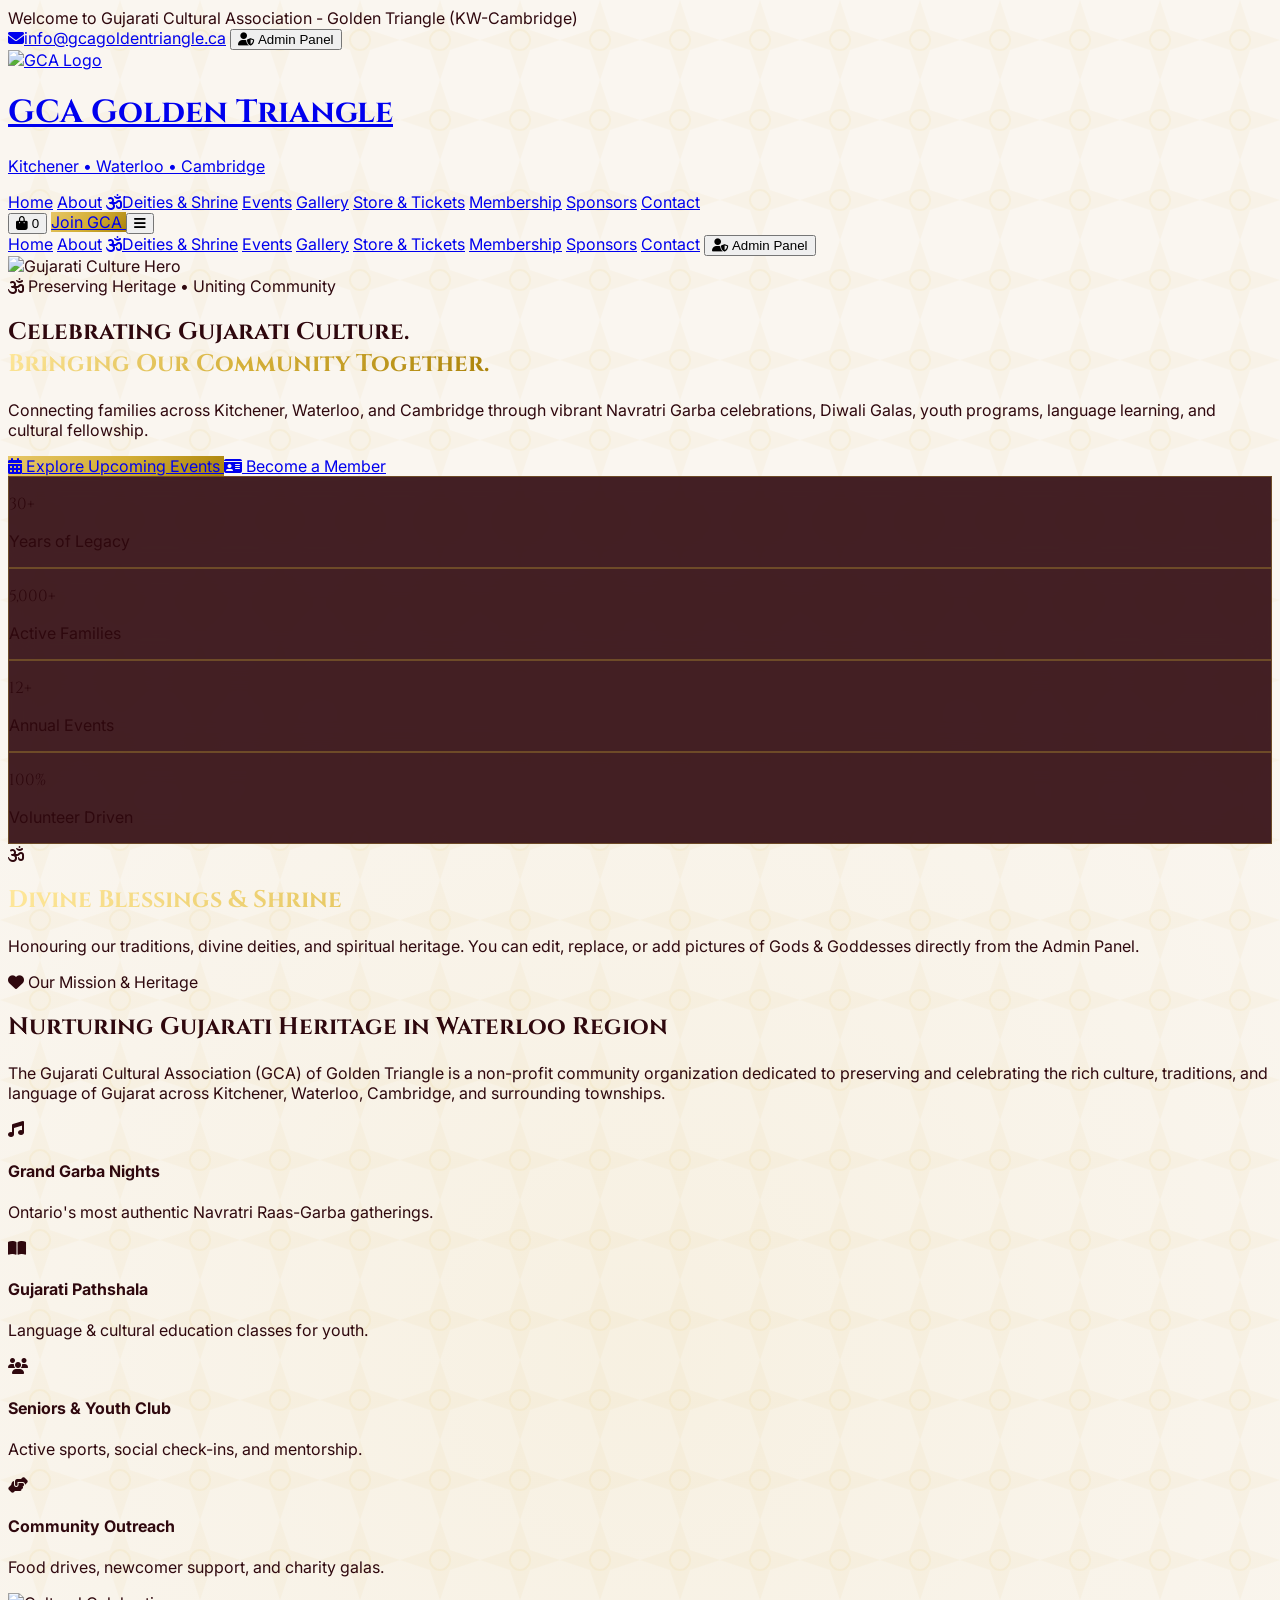
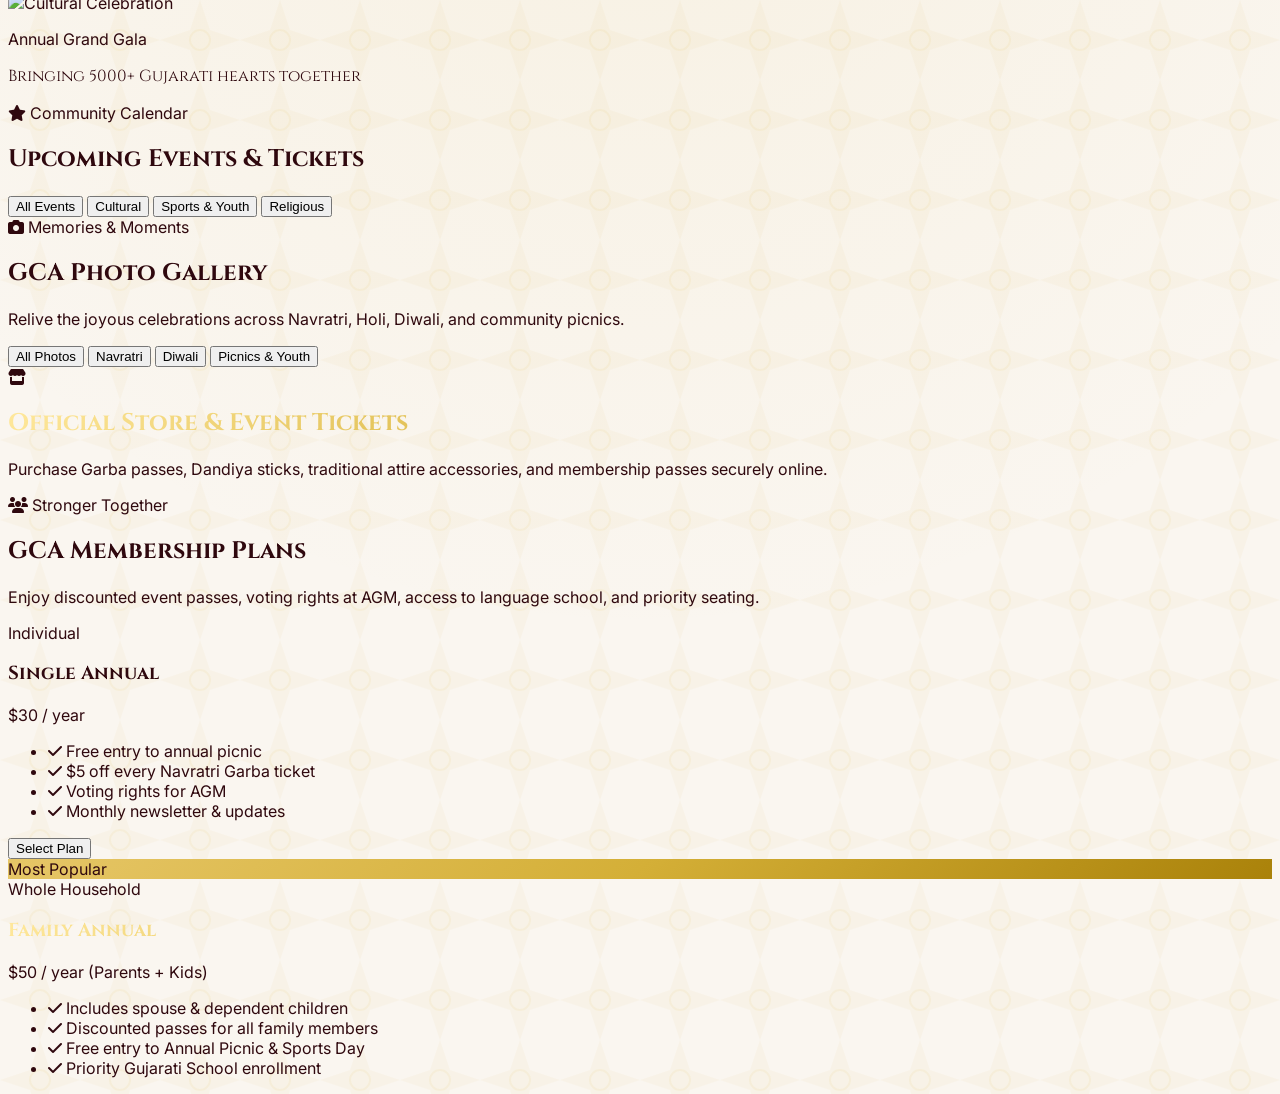
==== index.html @ bebf8a63 "Add GCA Golden Triangle site (index.html) as provided Co-Authored-By: Claude Sonnet 5.5 <noreply@ant" ====
<!DOCTYPE html>
<html lang="en" class="scroll-smooth">
<head>
    <meta charset="UTF-8">
    <meta name="viewport" content="width=device-width, initial-scale=1.0">
    <title>Gujarati Cultural Association (GCA) - Golden Triangle</title>
    <!-- Tailwind CSS CDN -->
    <script src="https://cdn.tailwindcss.com"></script>
    <script>
        tailwind.config = {
            theme: {
                extend: {
                    colors: {
                        velvet: { 800: '#5C121E', 900: '#4A0E17', 950: '#2F080E' },
                        gold: { 300: '#F3E5AB', 400: '#E6C667', 500: '#D4AF37', 600: '#AA820A' },
                        ivory: '#FAF6F0',
                    },
                    fontFamily: {
                        serif: ['Playfair Display', 'Cinzel', 'serif'],
                        sans: ['Inter', 'sans-serif'],
                    }
                }
            }
        }
    </script>
    <!-- Google Fonts -->
    <link href="https://fonts.googleapis.com/css2?family=Cinzel:wght@500;700;900&family=Inter:wght@300;400;500;600;700&family=Playfair+Display:ital,wght@0,600;0,800;1,400&display=swap" rel="stylesheet">
    <!-- FontAwesome Icons -->
    <link rel="stylesheet" href="https://cdnjs.cloudflare.com/ajax/libs/font-awesome/6.4.0/css/all.min.css">

    <style>
        body { font-family: 'Inter', sans-serif; background-color: #FAF6F0; color: #2F080E; }
        .heading-font { font-family: 'Cinzel', 'Playfair Display', serif; }

        /* Custom Scrollbar */
        ::-webkit-scrollbar { width: 8px; }
        ::-webkit-scrollbar-track { background: #FAF6F0; }
        ::-webkit-scrollbar-thumb { background: #D4AF37; border-radius: 4px; }
        ::-webkit-scrollbar-thumb:hover { background: #AA820A; }

        /* Mandala Accent Background */
        .mandala-bg {
            background-image: radial-gradient(circle at 50% 50%, rgba(212, 175, 55, 0.08) 0%, transparent 60%),
                              url("data:image/svg+xml,%3Csvg width='80' height='80' viewBox='0 0 80 80' xmlns='http://www.w3.org/2000/svg'%3E%3Cg fill='%23d4af37' fill-opacity='0.05'%3E%3Cpath d='M40 0L50 30L80 40L50 50L40 80L30 50L0 40L30 30Z'/%3E%3Ccircle cx='40' cy='40' r='10' fill='none' stroke='%23d4af37' stroke-opacity='0.08' stroke-width='2'/%3E%3C/g%3E%3C/svg%3E");
        }

        /* Glassmorphism Effect */
        .glass-panel {
            background: rgba(255, 255, 255, 0.85);
            backdrop-filter: blur(12px);
            border: 1px solid rgba(212, 175, 55, 0.25);
        }
        .glass-dark {
            background: rgba(47, 8, 14, 0.90);
            backdrop-filter: blur(12px);
            border: 1px solid rgba(212, 175, 55, 0.3);
        }

        /* Shimmer Gold Effect */
        .gold-gradient-text {
            background: linear-gradient(135deg, #FFE89C 0%, #D4AF37 50%, #AA820A 100%);
            -webkit-background-clip: text;
            -webkit-text-fill-color: transparent;
        }

        .gold-gradient-bg {
            background: linear-gradient(135deg, #E6C667 0%, #D4AF37 50%, #AA820A 100%);
        }

        .gold-gradient-bg:hover {
            background: linear-gradient(135deg, #F3E5AB 0%, #E6C667 50%, #D4AF37 100%);
        }

        /* Card Glow Shadows */
        .gold-glow {
            box-shadow: 0 10px 30px -10px rgba(212, 175, 55, 0.3);
        }
        .gold-glow:hover {
            box-shadow: 0 15px 40px -5px rgba(212, 175, 55, 0.5);
        }
    </style>
</head>
<body class="mandala-bg flex flex-col min-h-screen relative overflow-x-hidden">

    <!-- TOP ANNOUNCEMENT BAR -->
    <div class="bg-velvet-950 text-gold-300 text-xs py-2 px-4 border-b border-gold-500/30">
        <div class="max-w-7xl mx-auto flex justify-between items-center">
            <div class="flex items-center gap-2">
                <span class="inline-block w-2 h-2 rounded-full bg-gold-400 animate-ping"></span>
                <span>Welcome to Gujarati Cultural Association - Golden Triangle (KW-Cambridge)</span>
            </div>
            <div class="flex items-center gap-4">
                <a href="mailto:info@gcagoldentriangle.ca" class="hover:text-white transition" id="topNavEmail"><i class="fas fa-envelope mr-1"></i>info@gcagoldentriangle.ca</a>
                <button onclick="openAdminModal()" class="bg-gold-500/20 hover:bg-gold-500 hover:text-velvet-950 text-gold-400 text-xs px-2.5 py-0.5 rounded-full border border-gold-500/40 transition font-semibold">
                    <i class="fas fa-user-shield mr-1"></i> Admin Panel
                </button>
            </div>
        </div>
    </div>

    <!-- MAIN HEADER / NAVIGATION -->
    <header class="sticky top-0 z-40 bg-velvet-900/95 backdrop-blur-md text-white border-b border-gold-500/30 shadow-xl">
        <div class="max-w-7xl mx-auto px-4 sm:px-6 lg:px-8 h-20 flex items-center justify-between">
            <!-- Brand Logo & Title -->
            <a href="#home" class="flex items-center gap-3 group">
                <div id="siteLogoContainer" class="w-12 h-12 rounded-full bg-gradient-to-tr from-gold-600 via-gold-400 to-gold-300 p-0.5 shadow-lg group-hover:scale-105 transition">
                    <img id="siteLogoImg" src="https://images.unsplash.com/photo-1609137144813-7d9921338f24?auto=format&fit=crop&w=150&q=80" alt="GCA Logo" class="w-full h-full object-cover rounded-full">
                </div>
                <div>
                    <h1 id="siteTitle" class="heading-font text-xl font-bold tracking-wide text-gold-300">GCA Golden Triangle</h1>
                    <p class="text-[10px] tracking-widest text-gold-400/80 uppercase font-semibold">Kitchener • Waterloo • Cambridge</p>
                </div>
            </a>

            <!-- Desktop Nav Links -->
            <nav class="hidden lg:flex items-center space-x-6 text-sm font-medium">
                <a href="#home" class="hover:text-gold-400 transition py-1 border-b-2 border-transparent hover:border-gold-400">Home</a>
                <a href="#about" class="hover:text-gold-400 transition py-1 border-b-2 border-transparent hover:border-gold-400">About</a>
                <a href="#gods" class="hover:text-gold-400 transition py-1 border-b-2 border-transparent hover:border-gold-400"><i class="fas fa-om text-gold-400 mr-1"></i>Deities & Shrine</a>
                <a href="#events" class="hover:text-gold-400 transition py-1 border-b-2 border-transparent hover:border-gold-400">Events</a>
                <a href="#gallery" class="hover:text-gold-400 transition py-1 border-b-2 border-transparent hover:border-gold-400">Gallery</a>
                <a href="#store" class="hover:text-gold-400 transition py-1 border-b-2 border-transparent hover:border-gold-400">Store & Tickets</a>
                <a href="#membership" class="hover:text-gold-400 transition py-1 border-b-2 border-transparent hover:border-gold-400">Membership</a>
                <a href="#sponsors" class="hover:text-gold-400 transition py-1 border-b-2 border-transparent hover:border-gold-400">Sponsors</a>
                <a href="#contact" class="hover:text-gold-400 transition py-1 border-b-2 border-transparent hover:border-gold-400">Contact</a>
            </nav>

            <!-- Actions Right -->
            <div class="flex items-center gap-3">
                <button onclick="toggleCartDrawer()" class="relative bg-velvet-800 hover:bg-gold-500 hover:text-velvet-950 text-gold-300 p-2.5 rounded-full border border-gold-500/40 transition">
                    <i class="fas fa-shopping-bag text-lg"></i>
                    <span id="cartBadge" class="absolute -top-1 -right-1 bg-gold-400 text-velvet-950 font-bold text-xs w-5 h-5 rounded-full flex items-center justify-center border-2 border-velvet-900 shadow">0</span>
                </button>
                <a href="#membership" class="hidden sm:inline-block gold-gradient-bg text-velvet-950 px-4 py-2 rounded-full font-semibold text-xs tracking-wider uppercase shadow-md hover:shadow-lg transition transform hover:-translate-y-0.5">
                    Join GCA
                </a>
                <button onclick="toggleMobileMenu()" class="lg:hidden text-gold-400 text-2xl p-2 focus:outline-none">
                    <i class="fas fa-bars"></i>
                </button>
            </div>
        </div>

        <!-- Mobile Drawer Menu -->
        <div id="mobileMenu" class="hidden lg:hidden bg-velvet-950 border-b border-gold-500/30 px-6 py-4 space-y-3">
            <a href="#home" onclick="toggleMobileMenu()" class="block text-gold-200 hover:text-gold-400 py-1">Home</a>
            <a href="#about" onclick="toggleMobileMenu()" class="block text-gold-200 hover:text-gold-400 py-1">About</a>
            <a href="#gods" onclick="toggleMobileMenu()" class="block text-gold-200 hover:text-gold-400 py-1"><i class="fas fa-om text-gold-400 mr-1"></i>Deities & Shrine</a>
            <a href="#events" onclick="toggleMobileMenu()" class="block text-gold-200 hover:text-gold-400 py-1">Events</a>
            <a href="#gallery" onclick="toggleMobileMenu()" class="block text-gold-200 hover:text-gold-400 py-1">Gallery</a>
            <a href="#store" onclick="toggleMobileMenu()" class="block text-gold-200 hover:text-gold-400 py-1">Store & Tickets</a>
            <a href="#membership" onclick="toggleMobileMenu()" class="block text-gold-200 hover:text-gold-400 py-1">Membership</a>
            <a href="#sponsors" onclick="toggleMobileMenu()" class="block text-gold-200 hover:text-gold-400 py-1">Sponsors</a>
            <a href="#contact" onclick="toggleMobileMenu()" class="block text-gold-200 hover:text-gold-400 py-1">Contact</a>
            <button onclick="openAdminModal(); toggleMobileMenu();" class="w-full text-left text-gold-400 pt-2 border-t border-gold-500/20 font-semibold"><i class="fas fa-user-shield mr-2"></i> Admin Panel</button>
        </div>
    </header>

    <!-- HERO SECTION -->
    <section id="home" class="relative min-h-[85vh] flex items-center justify-center bg-velvet-950 text-white overflow-hidden py-20">
        <!-- Hero Background Image with Overlay -->
        <div class="absolute inset-0 z-0">
            <img id="heroBgImg" src="https://images.unsplash.com/photo-1514222709107-a180c68d72b4?auto=format&fit=crop&w=1920&q=80" alt="Gujarati Culture Hero" class="w-full h-full object-cover opacity-25">
            <div class="absolute inset-0 bg-gradient-to-t from-velvet-950 via-velvet-950/70 to-transparent"></div>
            <div class="absolute inset-0 bg-[radial-gradient(ellipse_at_center,_var(--tw-gradient-stops))] from-transparent via-velvet-950/50 to-velvet-950"></div>
        </div>

        <div class="relative z-10 max-w-5xl mx-auto text-center px-4">
            <div class="inline-flex items-center gap-2 px-4 py-1.5 rounded-full bg-gold-500/10 border border-gold-500/40 mb-6 backdrop-blur-md">
                <i class="fas fa-om text-gold-400"></i>
                <span class="text-xs uppercase tracking-widest text-gold-300 font-semibold">Preserving Heritage • Uniting Community</span>
            </div>

            <h1 id="heroHeadline" class="heading-font text-4xl sm:text-6xl md:text-7xl font-bold mb-6 text-white leading-tight">
                Celebrating Gujarati Culture.<br>
                <span class="gold-gradient-text">Bringing Our Community Together.</span>
            </h1>

            <p id="heroSubtext" class="text-base sm:text-xl text-gold-100/90 max-w-3xl mx-auto mb-10 leading-relaxed font-light">
                Connecting families across Kitchener, Waterloo, and Cambridge through vibrant Navratri Garba celebrations, Diwali Galas, youth programs, language learning, and cultural fellowship.
            </p>

            <div class="flex flex-wrap justify-center gap-4 mb-16">
                <a href="#events" class="gold-gradient-bg text-velvet-950 px-8 py-4 rounded-full font-bold text-sm tracking-wider uppercase shadow-xl hover:shadow-gold-500/30 transition transform hover:-translate-y-1 flex items-center gap-2">
                    <i class="fas fa-calendar-alt"></i> Explore Upcoming Events
                </a>
                <a href="#membership" class="bg-velvet-800/80 hover:bg-velvet-800 text-gold-300 border border-gold-500/50 px-8 py-4 rounded-full font-bold text-sm tracking-wider uppercase shadow-xl backdrop-blur-md transition transform hover:-translate-y-1 flex items-center gap-2">
                    <i class="fas fa-id-card"></i> Become a Member
                </a>
            </div>

            <!-- Live Stats Counters -->
            <div class="grid grid-cols-2 md:grid-cols-4 gap-6 pt-10 border-t border-gold-500/20 max-w-4xl mx-auto">
                <div class="p-4 rounded-2xl glass-dark">
                    <p class="heading-font text-3xl sm:text-4xl font-bold text-gold-400">30+</p>
                    <p class="text-xs text-gold-200/80 uppercase tracking-wider mt-1">Years of Legacy</p>
                </div>
                <div class="p-4 rounded-2xl glass-dark">
                    <p class="heading-font text-3xl sm:text-4xl font-bold text-gold-400">5,000+</p>
                    <p class="text-xs text-gold-200/80 uppercase tracking-wider mt-1">Active Families</p>
                </div>
                <div class="p-4 rounded-2xl glass-dark">
                    <p class="heading-font text-3xl sm:text-4xl font-bold text-gold-400">12+</p>
                    <p class="text-xs text-gold-200/80 uppercase tracking-wider mt-1">Annual Events</p>
                </div>
                <div class="p-4 rounded-2xl glass-dark">
                    <p class="heading-font text-3xl sm:text-4xl font-bold text-gold-400">100%</p>
                    <p class="text-xs text-gold-200/80 uppercase tracking-wider mt-1">Volunteer Driven</p>
                </div>
            </div>
        </div>
    </section>

    <!-- SECTION 2: DEITIES & SHRINE (GODS GALLERY WITH FULL ADMIN ACCESS) -->
    <section id="gods" class="py-20 bg-gradient-to-b from-velvet-950 to-velvet-900 text-white relative">
        <div class="max-w-7xl mx-auto px-4 sm:px-6 lg:px-8">
            <div class="text-center max-w-3xl mx-auto mb-14">
                <div class="inline-block p-3 rounded-full bg-gold-500/10 border border-gold-500/30 mb-3">
                    <i class="fas fa-om text-2xl text-gold-400"></i>
                </div>
                <h2 class="heading-font text-3xl sm:text-5xl font-bold gold-gradient-text mb-4">Divine Blessings & Shrine</h2>
                <p class="text-gold-100/80 text-sm sm:text-base">Honouring our traditions, divine deities, and spiritual heritage. You can edit, replace, or add pictures of Gods & Goddesses directly from the Admin Panel.</p>
            </div>

            <!-- Dynamic Gods Cards Container -->
            <div id="godsContainer" class="grid grid-cols-1 sm:grid-cols-2 lg:grid-cols-4 gap-8">
                <!-- Rendered dynamically -->
            </div>
        </div>
    </section>

    <!-- ABOUT SECTION -->
    <section id="about" class="py-20 px-4 sm:px-6 lg:px-8 max-w-7xl mx-auto">
        <div class="grid grid-cols-1 lg:grid-cols-12 gap-12 items-center">
            <div class="lg:col-span-6 space-y-6">
                <div class="inline-flex items-center gap-2 px-3 py-1 rounded-full bg-gold-500/10 border border-gold-500/30 text-gold-600 text-xs font-semibold uppercase tracking-wider">
                    <i class="fas fa-heart text-velvet-800"></i> Our Mission & Heritage
                </div>
                <h2 class="heading-font text-3xl sm:text-4xl font-bold text-velvet-900">Nurturing Gujarati Heritage in Waterloo Region</h2>
                <p id="aboutMissionText" class="text-gray-700 leading-relaxed text-sm sm:text-base">
                    The Gujarati Cultural Association (GCA) of Golden Triangle is a non-profit community organization dedicated to preserving and celebrating the rich culture, traditions, and language of Gujarat across Kitchener, Waterloo, Cambridge, and surrounding townships.
                </p>

                <div class="grid grid-cols-1 sm:grid-cols-2 gap-4 pt-2">
                    <div class="p-4 rounded-xl bg-white border border-gold-500/20 shadow-sm flex gap-3 items-start">
                        <div class="w-10 h-10 rounded-lg bg-velvet-900 text-gold-400 flex items-center justify-center shrink-0 font-bold"><i class="fas fa-music"></i></div>
                        <div>
                            <h4 class="font-bold text-velvet-900 text-sm">Grand Garba Nights</h4>
                            <p class="text-xs text-gray-600 mt-0.5">Ontario's most authentic Navratri Raas-Garba gatherings.</p>
                        </div>
                    </div>
                    <div class="p-4 rounded-xl bg-white border border-gold-500/20 shadow-sm flex gap-3 items-start">
                        <div class="w-10 h-10 rounded-lg bg-velvet-900 text-gold-400 flex items-center justify-center shrink-0 font-bold"><i class="fas fa-book-open"></i></div>
                        <div>
                            <h4 class="font-bold text-velvet-900 text-sm">Gujarati Pathshala</h4>
                            <p class="text-xs text-gray-600 mt-0.5">Language & cultural education classes for youth.</p>
                        </div>
                    </div>
                    <div class="p-4 rounded-xl bg-white border border-gold-500/20 shadow-sm flex gap-3 items-start">
                        <div class="w-10 h-10 rounded-lg bg-velvet-900 text-gold-400 flex items-center justify-center shrink-0 font-bold"><i class="fas fa-users"></i></div>
                        <div>
                            <h4 class="font-bold text-velvet-900 text-sm">Seniors & Youth Club</h4>
                            <p class="text-xs text-gray-600 mt-0.5">Active sports, social check-ins, and mentorship.</p>
                        </div>
                    </div>
                    <div class="p-4 rounded-xl bg-white border border-gold-500/20 shadow-sm flex gap-3 items-start">
                        <div class="w-10 h-10 rounded-lg bg-velvet-900 text-gold-400 flex items-center justify-center shrink-0 font-bold"><i class="fas fa-hands-helping"></i></div>
                        <div>
                            <h4 class="font-bold text-velvet-900 text-sm">Community Outreach</h4>
                            <p class="text-xs text-gray-600 mt-0.5">Food drives, newcomer support, and charity galas.</p>
                        </div>
                    </div>
                </div>
            </div>

            <div class="lg:col-span-6 relative">
                <div class="relative mx-auto max-w-md lg:max-w-none">
                    <div class="aspect-4/3 rounded-3xl overflow-hidden shadow-2xl border-4 border-gold-400/40 relative">
                        <img src="https://images.unsplash.com/photo-1545232979-fbf43b48227b?auto=format&fit=crop&w=800&q=80" alt="Cultural Celebration" class="w-full h-full object-cover">
                    </div>
                    <div class="absolute -bottom-6 -left-6 bg-velvet-900 text-white p-6 rounded-2xl shadow-2xl border border-gold-400/40 max-w-xs hidden sm:block">
                        <p class="text-xs text-gold-400 uppercase tracking-widest font-bold">Annual Grand Gala</p>
                        <p class="text-lg font-bold heading-font mt-1">Bringing 5000+ Gujarati hearts together</p>
                    </div>
                </div>
            </div>
        </div>
    </section>

    <!-- UPCOMING EVENTS SECTION -->
    <section id="events" class="py-20 bg-stone-100/80 border-y border-gold-500/20">
        <div class="max-w-7xl mx-auto px-4 sm:px-6 lg:px-8">
            <div class="flex flex-col md:flex-row md:items-end justify-between mb-12">
                <div>
                    <span class="text-velvet-900 font-bold text-xs uppercase tracking-widest"><i class="fas fa-star text-gold-500 mr-1"></i> Community Calendar</span>
                    <h2 class="heading-font text-3xl sm:text-5xl font-bold text-velvet-900 mt-1">Upcoming Events & Tickets</h2>
                </div>
                <!-- Category Filter Pills -->
                <div class="flex flex-wrap gap-2 mt-4 md:mt-0" id="eventFilterPills">
                    <button onclick="filterEvents('all')" class="event-filter-btn active bg-velvet-900 text-gold-300 px-4 py-2 rounded-full text-xs font-semibold shadow">All Events</button>
                    <button onclick="filterEvents('Cultural')" class="event-filter-btn bg-white text-gray-700 hover:bg-gold-100 px-4 py-2 rounded-full text-xs font-semibold border border-gray-300">Cultural</button>
                    <button onclick="filterEvents('Sports')" class="event-filter-btn bg-white text-gray-700 hover:bg-gold-100 px-4 py-2 rounded-full text-xs font-semibold border border-gray-300">Sports & Youth</button>
                    <button onclick="filterEvents('Religious')" class="event-filter-btn bg-white text-gray-700 hover:bg-gold-100 px-4 py-2 rounded-full text-xs font-semibold border border-gray-300">Religious</button>
                </div>
            </div>

            <!-- Dynamic Events Grid -->
            <div id="eventsContainer" class="grid grid-cols-1 md:grid-cols-2 lg:grid-cols-3 gap-8">
                <!-- Rendered Dynamically via JS -->
            </div>
        </div>
    </section>

    <!-- PHOTO GALLERY SECTION -->
    <section id="gallery" class="py-20 px-4 sm:px-6 lg:px-8 max-w-7xl mx-auto">
        <div class="text-center max-w-3xl mx-auto mb-12">
            <span class="text-gold-600 font-bold text-xs uppercase tracking-widest"><i class="fas fa-camera text-gold-500 mr-1"></i> Memories & Moments</span>
            <h2 class="heading-font text-3xl sm:text-5xl font-bold text-velvet-900 mt-1">GCA Photo Gallery</h2>
            <p class="text-gray-600 text-sm mt-3">Relive the joyous celebrations across Navratri, Holi, Diwali, and community picnics.</p>

            <!-- Gallery Filters -->
            <div class="flex flex-wrap justify-center gap-2 mt-6" id="galleryFilterPills">
                <button onclick="filterGallery('all')" class="gallery-filter-btn active bg-velvet-900 text-gold-300 px-4 py-1.5 rounded-full text-xs font-semibold shadow">All Photos</button>
                <button onclick="filterGallery('Navratri')" class="gallery-filter-btn bg-white text-gray-700 hover:bg-gold-100 px-4 py-1.5 rounded-full text-xs font-semibold border border-gray-200">Navratri</button>
                <button onclick="filterGallery('Diwali')" class="gallery-filter-btn bg-white text-gray-700 hover:bg-gold-100 px-4 py-1.5 rounded-full text-xs font-semibold border border-gray-200">Diwali</button>
                <button onclick="filterGallery('Picnic')" class="gallery-filter-btn bg-white text-gray-700 hover:bg-gold-100 px-4 py-1.5 rounded-full text-xs font-semibold border border-gray-200">Picnics & Youth</button>
            </div>
        </div>

        <!-- Dynamic Gallery Grid -->
        <div id="galleryContainer" class="grid grid-cols-1 sm:grid-cols-2 lg:grid-cols-4 gap-6">
            <!-- Rendered Dynamically -->
        </div>
    </section>

    <!-- COMMUNITY STORE & TICKET STORE SECTION -->
    <section id="store" class="py-20 bg-velvet-950 text-white relative">
        <div class="max-w-7xl mx-auto px-4 sm:px-6 lg:px-8">
            <div class="text-center max-w-3xl mx-auto mb-14">
                <div class="inline-block p-3 rounded-full bg-gold-500/10 border border-gold-500/30 mb-3">
                    <i class="fas fa-store text-2xl text-gold-400"></i>
                </div>
                <h2 class="heading-font text-3xl sm:text-5xl font-bold gold-gradient-text mb-4">Official Store & Event Tickets</h2>
                <p class="text-gold-100/80 text-sm sm:text-base">Purchase Garba passes, Dandiya sticks, traditional attire accessories, and membership passes securely online.</p>
            </div>

            <!-- Dynamic Store Items Grid -->
            <div id="storeContainer" class="grid grid-cols-1 sm:grid-cols-2 lg:grid-cols-4 gap-8">
                <!-- Rendered Dynamically -->
            </div>
        </div>
    </section>

    <!-- MEMBERSHIP PLANS SECTION -->
    <section id="membership" class="py-20 px-4 sm:px-6 lg:px-8 max-w-7xl mx-auto">
        <div class="text-center max-w-3xl mx-auto mb-16">
            <span class="text-gold-600 font-bold text-xs uppercase tracking-widest"><i class="fas fa-users text-gold-500 mr-1"></i> Stronger Together</span>
            <h2 class="heading-font text-3xl sm:text-5xl font-bold text-velvet-900 mt-1">GCA Membership Plans</h2>
            <p class="text-gray-600 text-sm sm:text-base mt-3">Enjoy discounted event passes, voting rights at AGM, access to language school, and priority seating.</p>
        </div>

        <div class="grid grid-cols-1 md:grid-cols-3 gap-8 max-w-5xl mx-auto">
            <!-- Single Annual -->
            <div class="bg-white rounded-3xl p-8 border border-gold-500/30 shadow-lg hover:shadow-xl transition flex flex-col justify-between">
                <div>
                    <span class="text-xs font-bold uppercase tracking-widest text-gold-600 bg-gold-100 px-3 py-1 rounded-full">Individual</span>
                    <h3 class="heading-font text-2xl font-bold text-velvet-900 mt-4">Single Annual</h3>
                    <div class="my-4">
                        <span class="text-4xl font-extrabold text-velvet-900">$30</span>
                        <span class="text-gray-500 text-sm">/ year</span>
                    </div>
                    <ul class="space-y-3 text-xs sm:text-sm text-gray-600 mb-8">
                        <li class="flex items-center gap-2"><i class="fas fa-check text-green-600"></i> Free entry to annual picnic</li>
                        <li class="flex items-center gap-2"><i class="fas fa-check text-green-600"></i> $5 off every Navratri Garba ticket</li>
                        <li class="flex items-center gap-2"><i class="fas fa-check text-green-600"></i> Voting rights for AGM</li>
                        <li class="flex items-center gap-2"><i class="fas fa-check text-green-600"></i> Monthly newsletter & updates</li>
                    </ul>
                </div>
                <button onclick="registerMembership('Single Annual', 30)" class="w-full bg-velvet-900 hover:bg-velvet-800 text-gold-300 font-bold py-3 rounded-full text-xs uppercase tracking-wider transition">Select Plan</button>
            </div>

            <!-- Family Annual (Featured) -->
            <div class="bg-gradient-to-b from-velvet-950 to-velvet-900 text-white rounded-3xl p-8 border-2 border-gold-400 shadow-2xl relative flex flex-col justify-between transform lg:-translate-y-4">
                <div class="absolute -top-4 left-1/2 -translate-x-1/2 gold-gradient-bg text-velvet-950 text-[10px] font-extrabold uppercase tracking-widest px-4 py-1 rounded-full shadow">Most Popular</div>
                <div>
                    <span class="text-xs font-bold uppercase tracking-widest text-gold-300 bg-gold-500/20 px-3 py-1 rounded-full">Whole Household</span>
                    <h3 class="heading-font text-2xl font-bold gold-gradient-text mt-4">Family Annual</h3>
                    <div class="my-4">
                        <span class="text-4xl font-extrabold text-gold-400">$50</span>
                        <span class="text-gold-200/70 text-sm">/ year (Parents + Kids)</span>
                    </div>
                    <ul class="space-y-3 text-xs sm:text-sm text-gold-100/90 mb-8">
                        <li class="flex items-center gap-2"><i class="fas fa-check text-gold-400"></i> Includes spouse & dependent children</li>
                        <li class="flex items-center gap-2"><i class="fas fa-check text-gold-400"></i> Discounted passes for all family members</li>
                        <li class="flex items-center gap-2"><i class="fas fa-check text-gold-400"></i> Free entry to Annual Picnic & Sports Day</li>
                        <li class="flex items-center gap-2"><i class="fas fa-check text-gold-400"></i> Priority Gujarati School enrollment</li>
                    </ul>
                </div>
                <button onclick="registerMembership('Family Annual', 50)
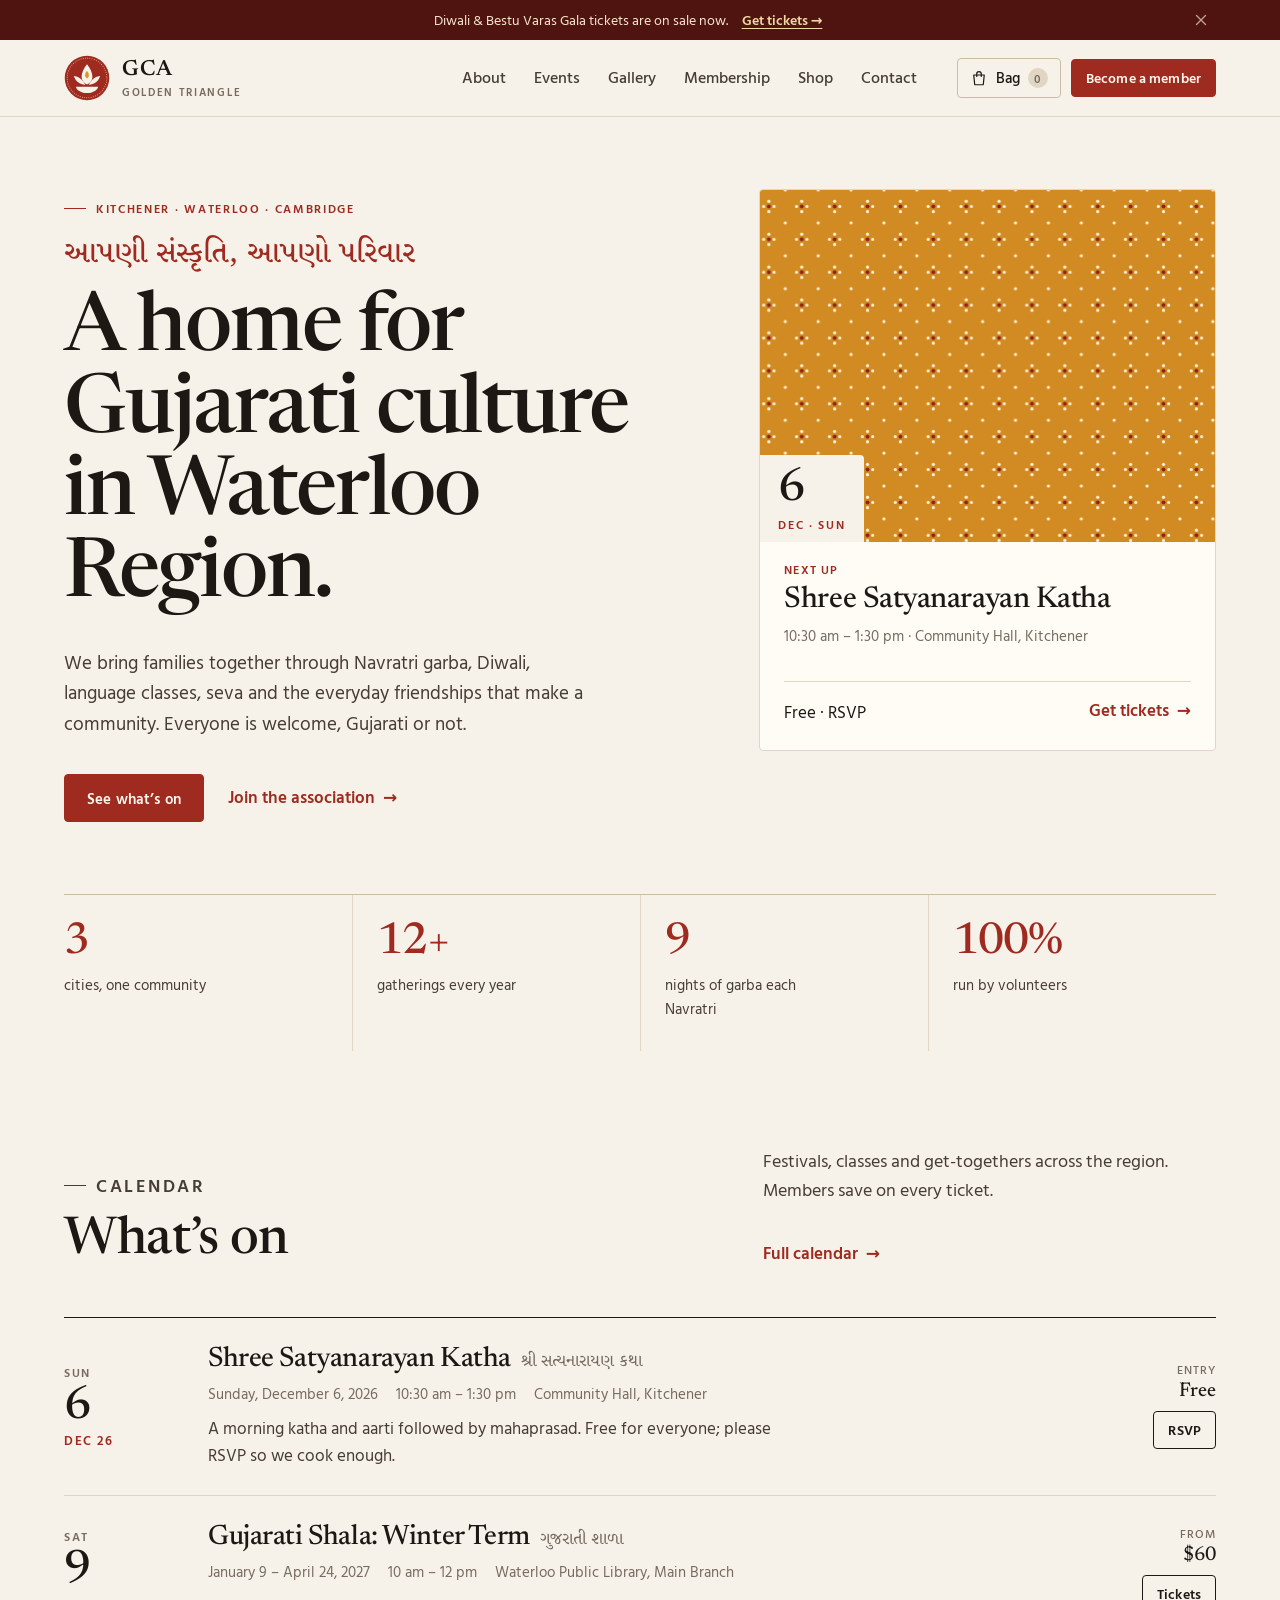
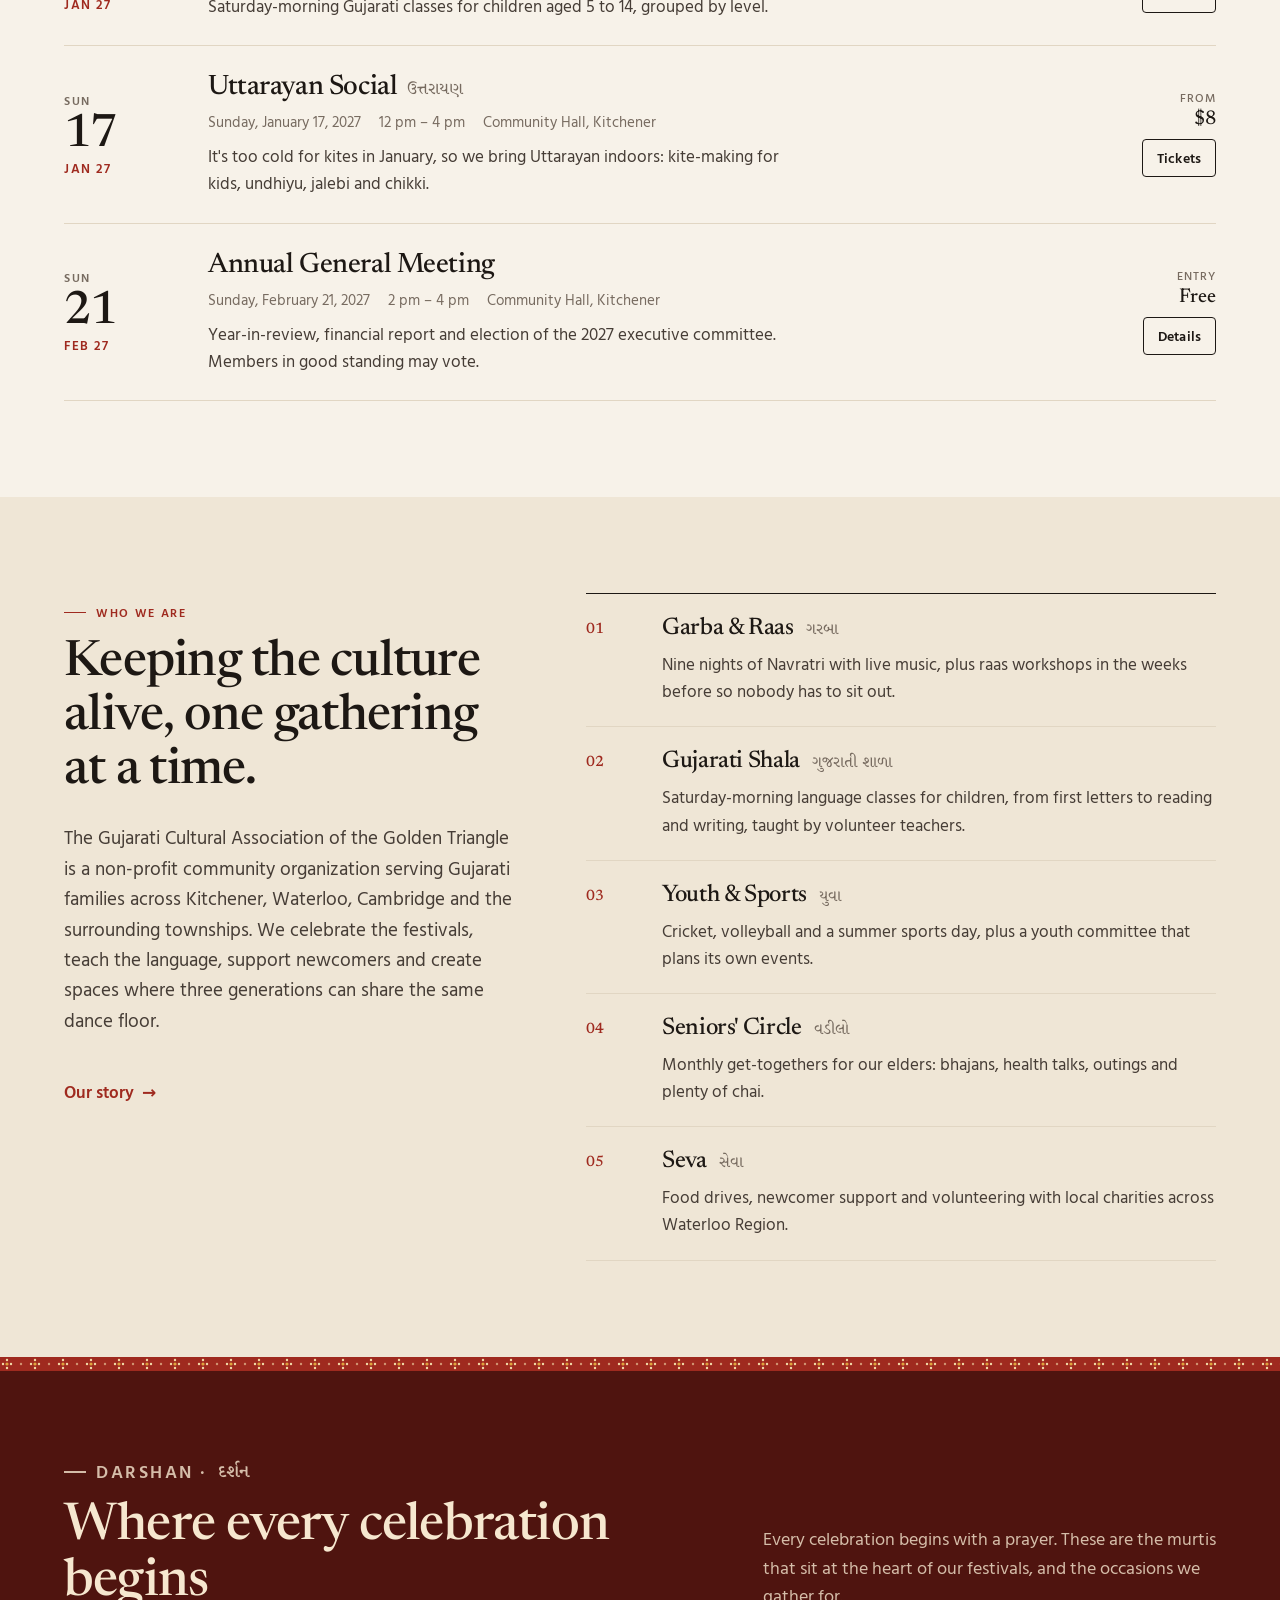
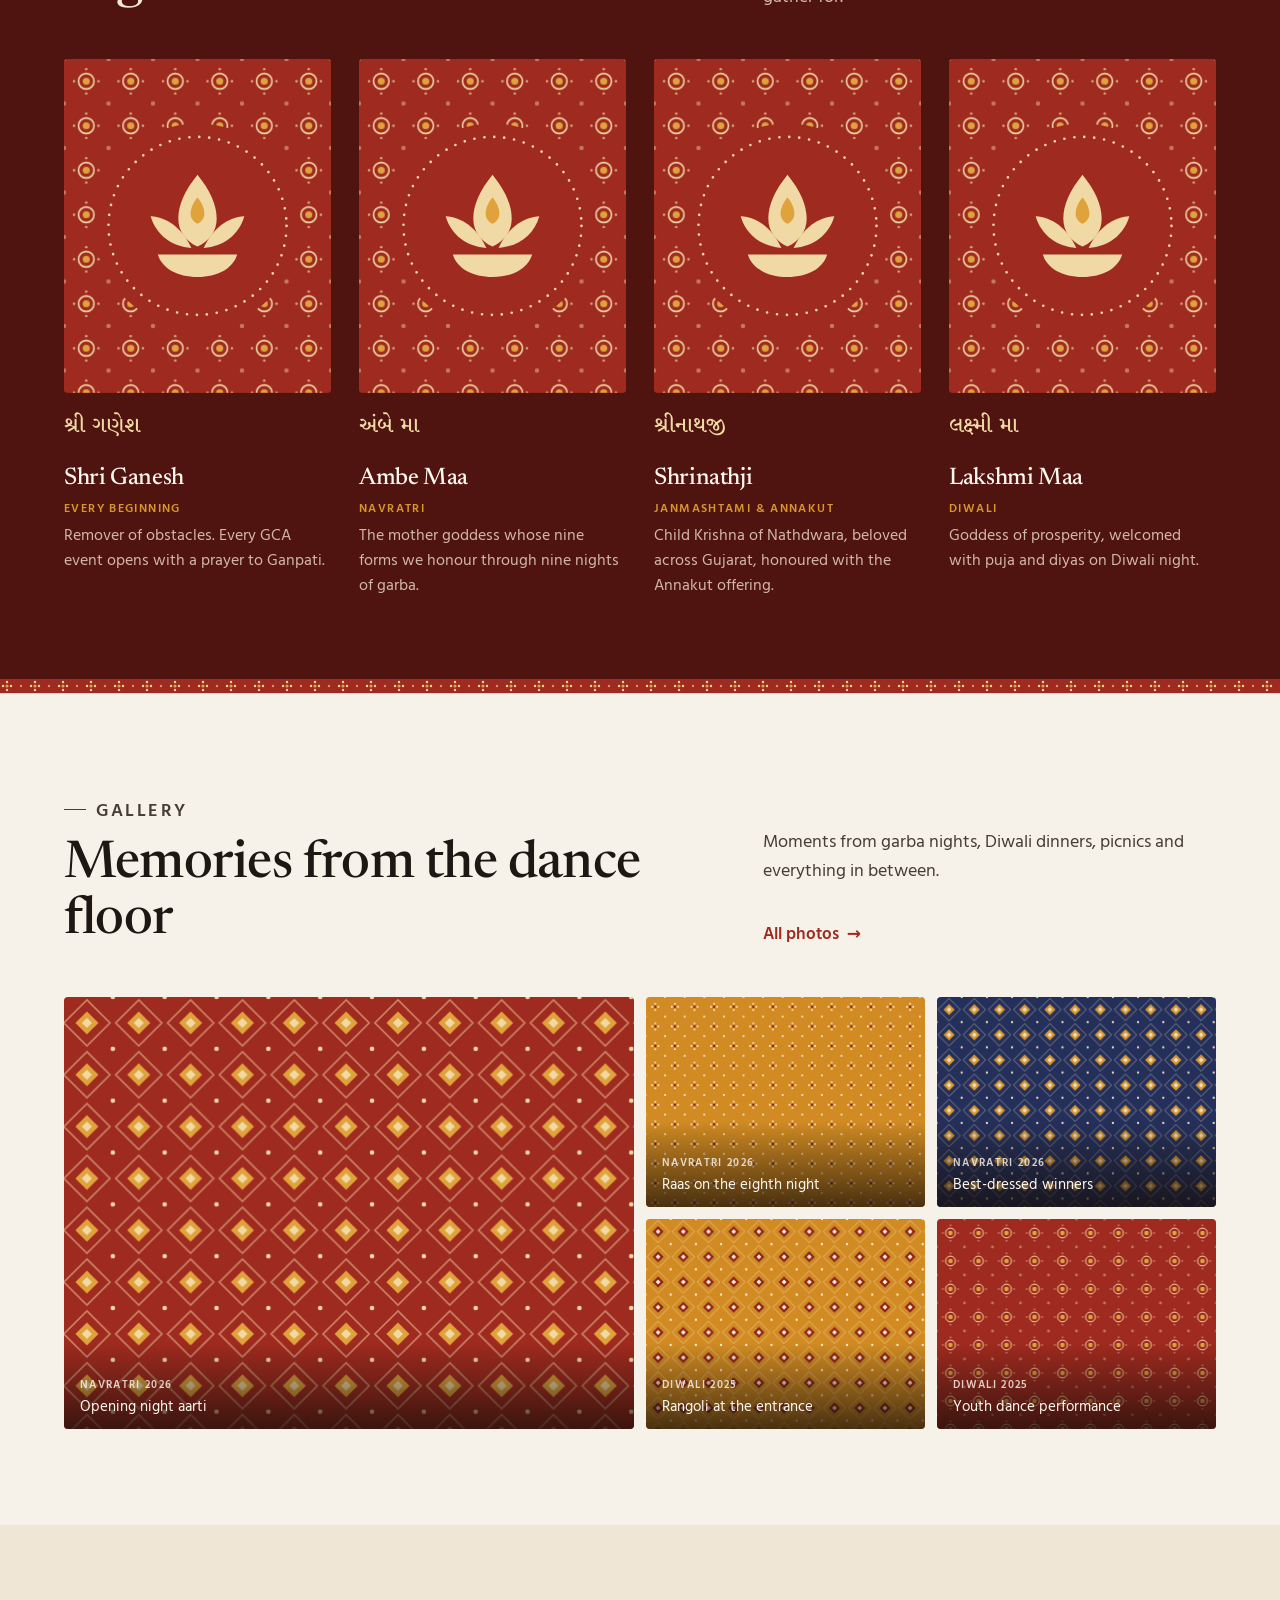
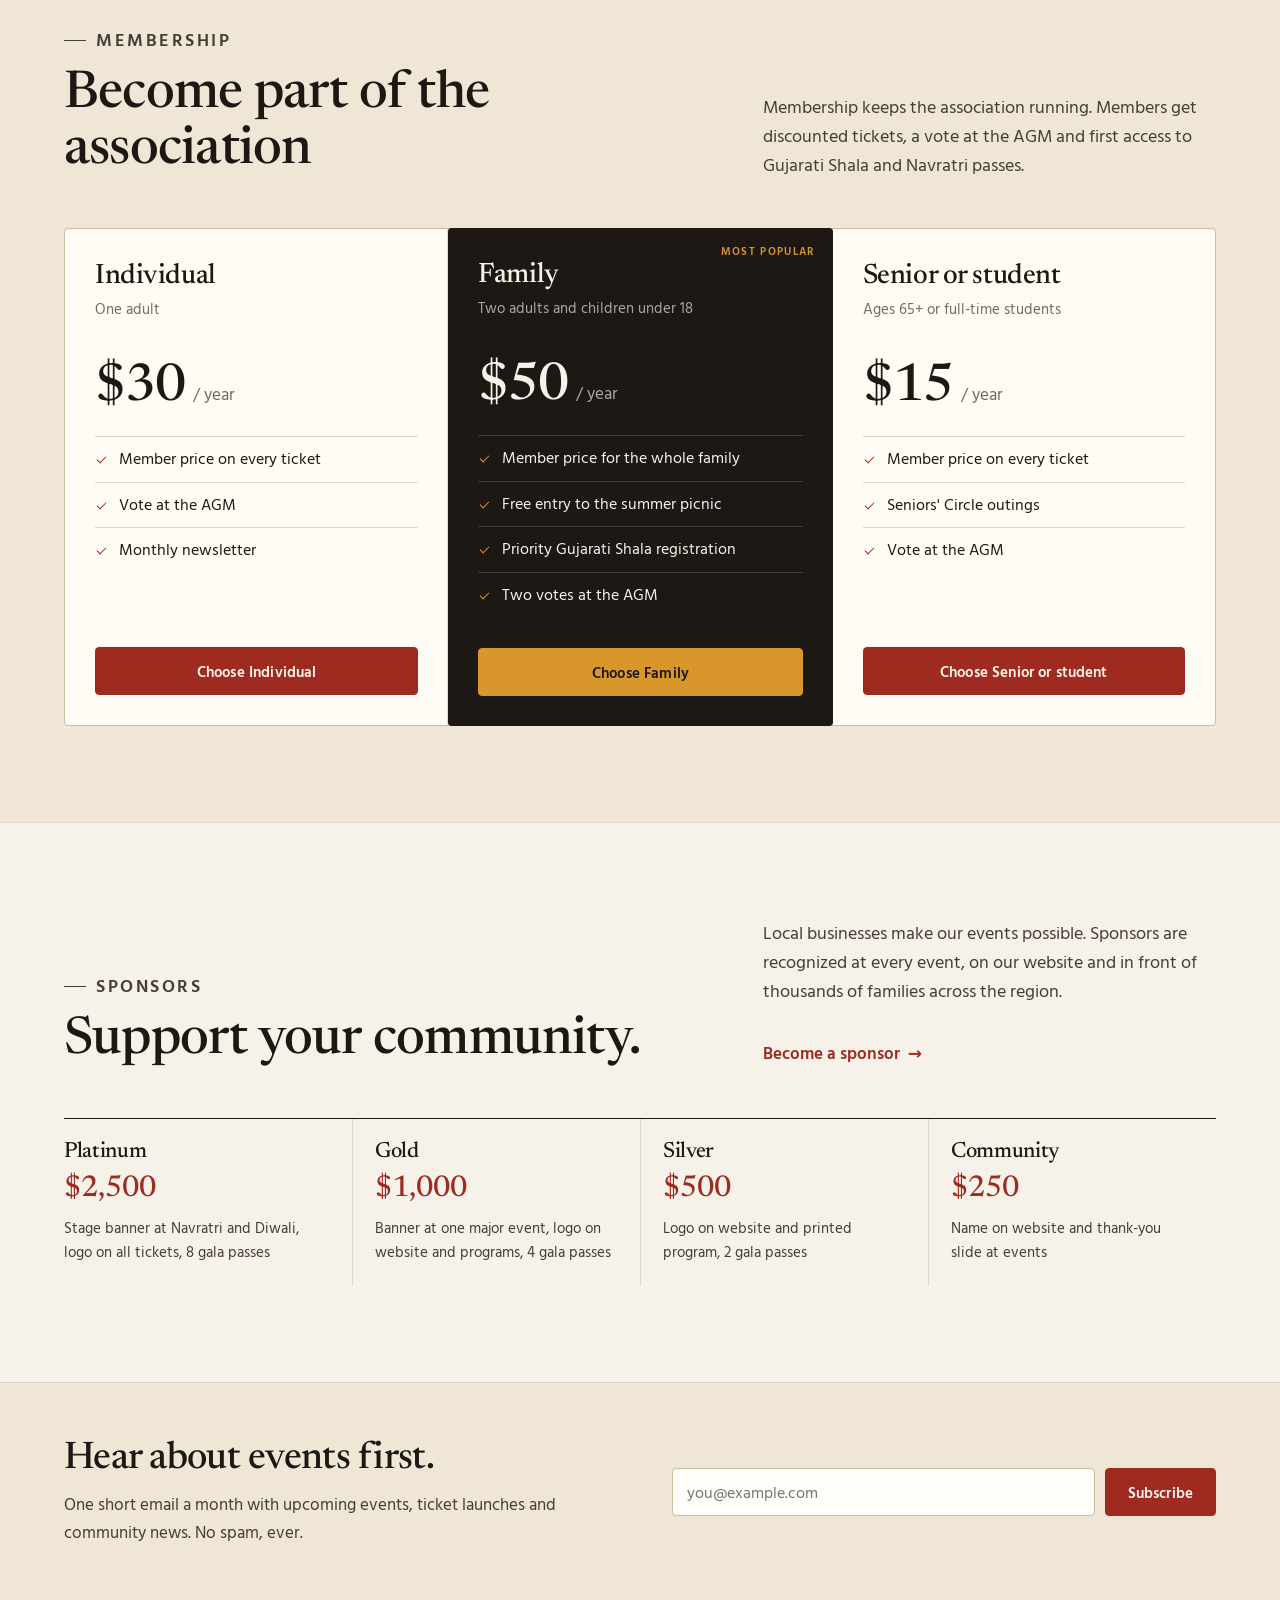
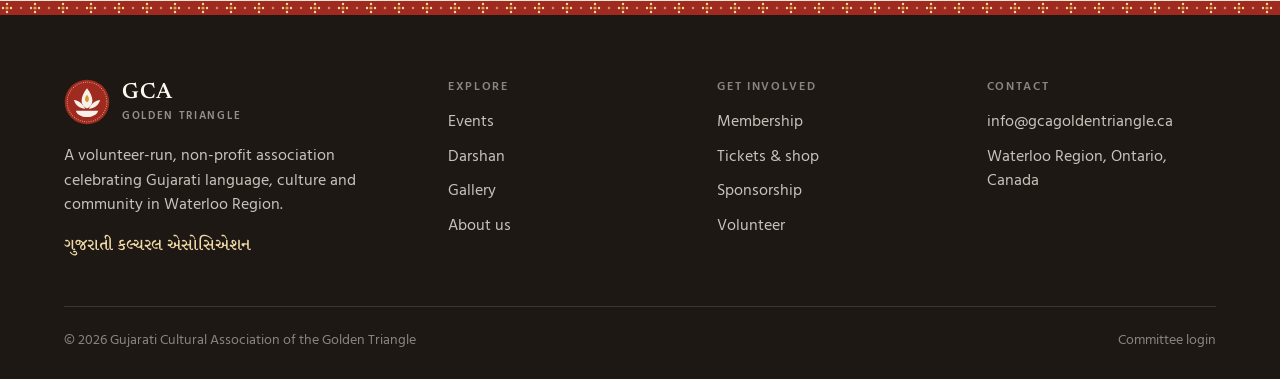
==== commit 2ee2fa69: "Redesign GCA site with new brand, multi-page layout and admin panel Replace the single Tailwind page" ====
--- a/index.html
+++ b/index.html
@@ -1,398 +1,133 @@
-<!DOCTYPE html>
-<html lang="en" class="scroll-smooth">
+<!doctype html>
+<html lang="en">
 <head>
-    <meta charset="UTF-8">
-    <meta name="viewport" content="width=device-width, initial-scale=1.0">
-    <title>Gujarati Cultural Association (GCA) - Golden Triangle</title>
-    <!-- Tailwind CSS CDN -->
-    <script src="https://cdn.tailwindcss.com"></script>
-    <script>
-        tailwind.config = {
-            theme: {
-                extend: {
-                    colors: {
-                        velvet: { 800: '#5C121E', 900: '#4A0E17', 950: '#2F080E' },
-                        gold: { 300: '#F3E5AB', 400: '#E6C667', 500: '#D4AF37', 600: '#AA820A' },
-                        ivory: '#FAF6F0',
-                    },
-                    fontFamily: {
-                        serif: ['Playfair Display', 'Cinzel', 'serif'],
-                        sans: ['Inter', 'sans-serif'],
-                    }
-                }
-            }
-        }
-    </script>
-    <!-- Google Fonts -->
-    <link href="https://fonts.googleapis.com/css2?family=Cinzel:wght@500;700;900&family=Inter:wght@300;400;500;600;700&family=Playfair+Display:ital,wght@0,600;0,800;1,400&display=swap" rel="stylesheet">
-    <!-- FontAwesome Icons -->
-    <link rel="stylesheet" href="https://cdnjs.cloudflare.com/ajax/libs/font-awesome/6.4.0/css/all.min.css">
+  <meta charset="utf-8">
+  <meta name="viewport" content="width=device-width, initial-scale=1">
+  <title>GCA Golden Triangle · Gujarati Cultural Association of Kitchener, Waterloo &amp; Cambridge</title>
+  <meta name="description" content="The Gujarati Cultural Association of the Golden Triangle brings families together across Kitchener, Waterloo and Cambridge through Navratri garba, Diwali, Gujarati classes and community seva.">
+  <meta property="og:title" content="GCA Golden Triangle">
+  <meta property="og:description" content="Gujarati culture, at home in Waterloo Region.">
+  <meta name="theme-color" content="#9f2a1f">
+  <link rel="icon" href="assets/img/favicon.svg" type="image/svg+xml">
+  <link rel="preconnect" href="https://fonts.googleapis.com">
+  <link rel="preconnect" href="https://fonts.gstatic.com" crossorigin>
+  <link rel="stylesheet" href="https://fonts.googleapis.com/css2?family=Hind+Vadodara:wght@400;500;600&family=Newsreader:ital,opsz,wght@0,6..72,400;0,6..72,500;0,6..72,600;1,6..72,400&family=Noto+Serif+Gujarati:wght@400;500&display=swap">
+  <link rel="stylesheet" href="assets/css/site.css">
+</head>
+<body data-page="home">
+  <a class="skip" href="#main">Skip to content</a>
+  <div id="site-header"></div>
 
-    <style>
-        body { font-family: 'Inter', sans-serif; background-color: #FAF6F0; color: #2F080E; }
-        .heading-font { font-family: 'Cinzel', 'Playfair Display', serif; }
-
-        /* Custom Scrollbar */
-        ::-webkit-scrollbar { width: 8px; }
-        ::-webkit-scrollbar-track { background: #FAF6F0; }
-        ::-webkit-scrollbar-thumb { background: #D4AF37; border-radius: 4px; }
-        ::-webkit-scrollbar-thumb:hover { background: #AA820A; }
-
-        /* Mandala Accent Background */
-        .mandala-bg {
-            background-image: radial-gradient(circle at 50% 50%, rgba(212, 175, 55, 0.08) 0%, transparent 60%),
-                              url("data:image/svg+xml,%3Csvg width='80' height='80' viewBox='0 0 80 80' xmlns='http://www.w3.org/2000/svg'%3E%3Cg fill='%23d4af37' fill-opacity='0.05'%3E%3Cpath d='M40 0L50 30L80 40L50 50L40 80L30 50L0 40L30 30Z'/%3E%3Ccircle cx='40' cy='40' r='10' fill='none' stroke='%23d4af37' stroke-opacity='0.08' stroke-width='2'/%3E%3C/g%3E%3C/svg%3E");
-        }
-
-        /* Glassmorphism Effect */
-        .glass-panel {
-            background: rgba(255, 255, 255, 0.85);
-            backdrop-filter: blur(12px);
-            border: 1px solid rgba(212, 175, 55, 0.25);
-        }
-        .glass-dark {
-            background: rgba(47, 8, 14, 0.90);
-            backdrop-filter: blur(12px);
-            border: 1px solid rgba(212, 175, 55, 0.3);
-        }
-
-        /* Shimmer Gold Effect */
-        .gold-gradient-text {
-            background: linear-gradient(135deg, #FFE89C 0%, #D4AF37 50%, #AA820A 100%);
-            -webkit-background-clip: text;
-            -webkit-text-fill-color: transparent;
-        }
-
-        .gold-gradient-bg {
-            background: linear-gradient(135deg, #E6C667 0%, #D4AF37 50%, #AA820A 100%);
-        }
-
-        .gold-gradient-bg:hover {
-            background: linear-gradient(135deg, #F3E5AB 0%, #E6C667 50%, #D4AF37 100%);
-        }
-
-        /* Card Glow Shadows */
-        .gold-glow {
-            box-shadow: 0 10px 30px -10px rgba(212, 175, 55, 0.3);
-        }
-        .gold-glow:hover {
-            box-shadow: 0 15px 40px -5px rgba(212, 175, 55, 0.5);
-        }
-    </style>
-</head>
-<body class="mandala-bg flex flex-col min-h-screen relative overflow-x-hidden">
-
-    <!-- TOP ANNOUNCEMENT BAR -->
-    <div class="bg-velvet-950 text-gold-300 text-xs py-2 px-4 border-b border-gold-500/30">
-        <div class="max-w-7xl mx-auto flex justify-between items-center">
-            <div class="flex items-center gap-2">
-                <span class="inline-block w-2 h-2 rounded-full bg-gold-400 animate-ping"></span>
-                <span>Welcome to Gujarati Cultural Association - Golden Triangle (KW-Cambridge)</span>
+  <main id="main">
+    <section class="hero">
+      <div class="wrap">
+        <div class="hero__grid">
+          <div>
+            <p class="eyebrow" data-bind="pages.heroEyebrow">Kitchener · Waterloo · Cambridge</p>
+            <p class="hero__guj" lang="gu" data-bind="pages.heroGujarati" data-hide-empty>આપણી સંસ્કૃતિ, આપણો પરિવાર</p>
+            <h1 data-bind="pages.heroTitle">A home for Gujarati culture in Waterloo Region.</h1>
+            <p class="hero__intro" data-bind="pages.heroIntro">We bring families together through Navratri garba, Diwali, language classes, seva and the everyday friendships that make a community.</p>
+            <div class="hero__actions">
+              <a class="btn btn--primary" href="events.html">See what’s on</a>
+              <a class="arrow-link" href="membership.html">Join the association</a>
             </div>
-            <div class="flex items-center gap-4">
-                <a href="mailto:info@gcagoldentriangle.ca" class="hover:text-white transition" id="topNavEmail"><i class="fas fa-envelope mr-1"></i>info@gcagoldentriangle.ca</a>
-                <button onclick="openAdminModal()" class="bg-gold-500/20 hover:bg-gold-500 hover:text-velvet-950 text-gold-400 text-xs px-2.5 py-0.5 rounded-full border border-gold-500/40 transition font-semibold">
-                    <i class="fas fa-user-shield mr-1"></i> Admin Panel
-                </button>
-            </div>
+          </div>
+          <div id="next-up"></div>
         </div>
-    </div>
-
-    <!-- MAIN HEADER / NAVIGATION -->
-    <header class="sticky top-0 z-40 bg-velvet-900/95 backdrop-blur-md text-white border-b border-gold-500/30 shadow-xl">
-        <div class="max-w-7xl mx-auto px-4 sm:px-6 lg:px-8 h-20 flex items-center justify-between">
-            <!-- Brand Logo & Title -->
-            <a href="#home" class="flex items-center gap-3 group">
-                <div id="siteLogoContainer" class="w-12 h-12 rounded-full bg-gradient-to-tr from-gold-600 via-gold-400 to-gold-300 p-0.5 shadow-lg group-hover:scale-105 transition">
-                    <img id="siteLogoImg" src="https://images.unsplash.com/photo-1609137144813-7d9921338f24?auto=format&fit=crop&w=150&q=80" alt="GCA Logo" class="w-full h-full object-cover rounded-full">
-                </div>
-                <div>
-                    <h1 id="siteTitle" class="heading-font text-xl font-bold tracking-wide text-gold-300">GCA Golden Triangle</h1>
-                    <p class="text-[10px] tracking-widest text-gold-400/80 uppercase font-semibold">Kitchener • Waterloo • Cambridge</p>
-                </div>
-            </a>
-
-            <!-- Desktop Nav Links -->
-            <nav class="hidden lg:flex items-center space-x-6 text-sm font-medium">
-                <a href="#home" class="hover:text-gold-400 transition py-1 border-b-2 border-transparent hover:border-gold-400">Home</a>
-                <a href="#about" class="hover:text-gold-400 transition py-1 border-b-2 border-transparent hover:border-gold-400">About</a>
-                <a href="#gods" class="hover:text-gold-400 transition py-1 border-b-2 border-transparent hover:border-gold-400"><i class="fas fa-om text-gold-400 mr-1"></i>Deities & Shrine</a>
-                <a href="#events" class="hover:text-gold-400 transition py-1 border-b-2 border-transparent hover:border-gold-400">Events</a>
-                <a href="#gallery" class="hover:text-gold-400 transition py-1 border-b-2 border-transparent hover:border-gold-400">Gallery</a>
-                <a href="#store" class="hover:text-gold-400 transition py-1 border-b-2 border-transparent hover:border-gold-400">Store & Tickets</a>
-                <a href="#membership" class="hover:text-gold-400 transition py-1 border-b-2 border-transparent hover:border-gold-400">Membership</a>
-                <a href="#sponsors" class="hover:text-gold-400 transition py-1 border-b-2 border-transparent hover:border-gold-400">Sponsors</a>
-                <a href="#contact" class="hover:text-gold-400 transition py-1 border-b-2 border-transparent hover:border-gold-400">Contact</a>
-            </nav>
-
-            <!-- Actions Right -->
-            <div class="flex items-center gap-3">
-                <button onclick="toggleCartDrawer()" class="relative bg-velvet-800 hover:bg-gold-500 hover:text-velvet-950 text-gold-300 p-2.5 rounded-full border border-gold-500/40 transition">
-                    <i class="fas fa-shopping-bag text-lg"></i>
-                    <span id="cartBadge" class="absolute -top-1 -right-1 bg-gold-400 text-velvet-950 font-bold text-xs w-5 h-5 rounded-full flex items-center justify-center border-2 border-velvet-900 shadow">0</span>
-                </button>
-                <a href="#membership" class="hidden sm:inline-block gold-gradient-bg text-velvet-950 px-4 py-2 rounded-full font-semibold text-xs tracking-wider uppercase shadow-md hover:shadow-lg transition transform hover:-translate-y-0.5">
-                    Join GCA
-                </a>
-                <button onclick="toggleMobileMenu()" class="lg:hidden text-gold-400 text-2xl p-2 focus:outline-none">
-                    <i class="fas fa-bars"></i>
-                </button>
-            </div>
-        </div>
-
-        <!-- Mobile Drawer Menu -->
-        <div id="mobileMenu" class="hidden lg:hidden bg-velvet-950 border-b border-gold-500/30 px-6 py-4 space-y-3">
-            <a href="#home" onclick="toggleMobileMenu()" class="block text-gold-200 hover:text-gold-400 py-1">Home</a>
-            <a href="#about" onclick="toggleMobileMenu()" class="block text-gold-200 hover:text-gold-400 py-1">About</a>
-            <a href="#gods" onclick="toggleMobileMenu()" class="block text-gold-200 hover:text-gold-400 py-1"><i class="fas fa-om text-gold-400 mr-1"></i>Deities & Shrine</a>
-            <a href="#events" onclick="toggleMobileMenu()" class="block text-gold-200 hover:text-gold-400 py-1">Events</a>
-            <a href="#gallery" onclick="toggleMobileMenu()" class="block text-gold-200 hover:text-gold-400 py-1">Gallery</a>
-            <a href="#store" onclick="toggleMobileMenu()" class="block text-gold-200 hover:text-gold-400 py-1">Store & Tickets</a>
-            <a href="#membership" onclick="toggleMobileMenu()" class="block text-gold-200 hover:text-gold-400 py-1">Membership</a>
-            <a href="#sponsors" onclick="toggleMobileMenu()" class="block text-gold-200 hover:text-gold-400 py-1">Sponsors</a>
-            <a href="#contact" onclick="toggleMobileMenu()" class="block text-gold-200 hover:text-gold-400 py-1">Contact</a>
-            <button onclick="openAdminModal(); toggleMobileMenu();" class="w-full text-left text-gold-400 pt-2 border-t border-gold-500/20 font-semibold"><i class="fas fa-user-shield mr-2"></i> Admin Panel</button>
-        </div>
-    </header>
-
-    <!-- HERO SECTION -->
-    <section id="home" class="relative min-h-[85vh] flex items-center justify-center bg-velvet-950 text-white overflow-hidden py-20">
-        <!-- Hero Background Image with Overlay -->
-        <div class="absolute inset-0 z-0">
-            <img id="heroBgImg" src="https://images.unsplash.com/photo-1514222709107-a180c68d72b4?auto=format&fit=crop&w=1920&q=80" alt="Gujarati Culture Hero" class="w-full h-full object-cover opacity-25">
-            <div class="absolute inset-0 bg-gradient-to-t from-velvet-950 via-velvet-950/70 to-transparent"></div>
-            <div class="absolute inset-0 bg-[radial-gradient(ellipse_at_center,_var(--tw-gradient-stops))] from-transparent via-velvet-950/50 to-velvet-950"></div>
-        </div>
-
-        <div class="relative z-10 max-w-5xl mx-auto text-center px-4">
-            <div class="inline-flex items-center gap-2 px-4 py-1.5 rounded-full bg-gold-500/10 border border-gold-500/40 mb-6 backdrop-blur-md">
-                <i class="fas fa-om text-gold-400"></i>
-                <span class="text-xs uppercase tracking-widest text-gold-300 font-semibold">Preserving Heritage • Uniting Community</span>
-            </div>
-
-            <h1 id="heroHeadline" class="heading-font text-4xl sm:text-6xl md:text-7xl font-bold mb-6 text-white leading-tight">
-                Celebrating Gujarati Culture.<br>
-                <span class="gold-gradient-text">Bringing Our Community Together.</span>
-            </h1>
-
-            <p id="heroSubtext" class="text-base sm:text-xl text-gold-100/90 max-w-3xl mx-auto mb-10 leading-relaxed font-light">
-                Connecting families across Kitchener, Waterloo, and Cambridge through vibrant Navratri Garba celebrations, Diwali Galas, youth programs, language learning, and cultural fellowship.
-            </p>
-
-            <div class="flex flex-wrap justify-center gap-4 mb-16">
-                <a href="#events" class="gold-gradient-bg text-velvet-950 px-8 py-4 rounded-full font-bold text-sm tracking-wider uppercase shadow-xl hover:shadow-gold-500/30 transition transform hover:-translate-y-1 flex items-center gap-2">
-                    <i class="fas fa-calendar-alt"></i> Explore Upcoming Events
-                </a>
-                <a href="#membership" class="bg-velvet-800/80 hover:bg-velvet-800 text-gold-300 border border-gold-500/50 px-8 py-4 rounded-full font-bold text-sm tracking-wider uppercase shadow-xl backdrop-blur-md transition transform hover:-translate-y-1 flex items-center gap-2">
-                    <i class="fas fa-id-card"></i> Become a Member
-                </a>
-            </div>
-
-            <!-- Live Stats Counters -->
-            <div class="grid grid-cols-2 md:grid-cols-4 gap-6 pt-10 border-t border-gold-500/20 max-w-4xl mx-auto">
-                <div class="p-4 rounded-2xl glass-dark">
-                    <p class="heading-font text-3xl sm:text-4xl font-bold text-gold-400">30+</p>
-                    <p class="text-xs text-gold-200/80 uppercase tracking-wider mt-1">Years of Legacy</p>
-                </div>
-                <div class="p-4 rounded-2xl glass-dark">
-                    <p class="heading-font text-3xl sm:text-4xl font-bold text-gold-400">5,000+</p>
-                    <p class="text-xs text-gold-200/80 uppercase tracking-wider mt-1">Active Families</p>
-                </div>
-                <div class="p-4 rounded-2xl glass-dark">
-                    <p class="heading-font text-3xl sm:text-4xl font-bold text-gold-400">12+</p>
-                    <p class="text-xs text-gold-200/80 uppercase tracking-wider mt-1">Annual Events</p>
-                </div>
-                <div class="p-4 rounded-2xl glass-dark">
-                    <p class="heading-font text-3xl sm:text-4xl font-bold text-gold-400">100%</p>
-                    <p class="text-xs text-gold-200/80 uppercase tracking-wider mt-1">Volunteer Driven</p>
-                </div>
-            </div>
-        </div>
+        <div class="stats" id="stats"></div>
+      </div>
     </section>
 
-    <!-- SECTION 2: DEITIES & SHRINE (GODS GALLERY WITH FULL ADMIN ACCESS) -->
-    <section id="gods" class="py-20 bg-gradient-to-b from-velvet-950 to-velvet-900 text-white relative">
-        <div class="max-w-7xl mx-auto px-4 sm:px-6 lg:px-8">
-            <div class="text-center max-w-3xl mx-auto mb-14">
-                <div class="inline-block p-3 rounded-full bg-gold-500/10 border border-gold-500/30 mb-3">
-                    <i class="fas fa-om text-2xl text-gold-400"></i>
-                </div>
-                <h2 class="heading-font text-3xl sm:text-5xl font-bold gold-gradient-text mb-4">Divine Blessings & Shrine</h2>
-                <p class="text-gold-100/80 text-sm sm:text-base">Honouring our traditions, divine deities, and spiritual heritage. You can edit, replace, or add pictures of Gods & Goddesses directly from the Admin Panel.</p>
-            </div>
-
-            <!-- Dynamic Gods Cards Container -->
-            <div id="godsContainer" class="grid grid-cols-1 sm:grid-cols-2 lg:grid-cols-4 gap-8">
-                <!-- Rendered dynamically -->
-            </div>
+    <section class="section" aria-labelledby="whats-on">
+      <div class="wrap">
+        <div class="section-head">
+          <div>
+            <p class="eyebrow">Calendar</p>
+            <h2 id="whats-on">What’s on</h2>
+          </div>
+          <div class="section-head__aside">
+            <p>Festivals, classes and get-togethers across the region. Members save on every ticket.</p>
+            <a class="arrow-link" href="events.html">Full calendar</a>
+          </div>
         </div>
+        <div class="schedule" id="home-schedule"></div>
+      </div>
     </section>
 
-    <!-- ABOUT SECTION -->
-    <section id="about" class="py-20 px-4 sm:px-6 lg:px-8 max-w-7xl mx-auto">
-        <div class="grid grid-cols-1 lg:grid-cols-12 gap-12 items-center">
-            <div class="lg:col-span-6 space-y-6">
-                <div class="inline-flex items-center gap-2 px-3 py-1 rounded-full bg-gold-500/10 border border-gold-500/30 text-gold-600 text-xs font-semibold uppercase tracking-wider">
-                    <i class="fas fa-heart text-velvet-800"></i> Our Mission & Heritage
-                </div>
-                <h2 class="heading-font text-3xl sm:text-4xl font-bold text-velvet-900">Nurturing Gujarati Heritage in Waterloo Region</h2>
-                <p id="aboutMissionText" class="text-gray-700 leading-relaxed text-sm sm:text-base">
-                    The Gujarati Cultural Association (GCA) of Golden Triangle is a non-profit community organization dedicated to preserving and celebrating the rich culture, traditions, and language of Gujarat across Kitchener, Waterloo, Cambridge, and surrounding townships.
-                </p>
-
-                <div class="grid grid-cols-1 sm:grid-cols-2 gap-4 pt-2">
-                    <div class="p-4 rounded-xl bg-white border border-gold-500/20 shadow-sm flex gap-3 items-start">
-                        <div class="w-10 h-10 rounded-lg bg-velvet-900 text-gold-400 flex items-center justify-center shrink-0 font-bold"><i class="fas fa-music"></i></div>
-                        <div>
-                            <h4 class="font-bold text-velvet-900 text-sm">Grand Garba Nights</h4>
-                            <p class="text-xs text-gray-600 mt-0.5">Ontario's most authentic Navratri Raas-Garba gatherings.</p>
-                        </div>
-                    </div>
-                    <div class="p-4 rounded-xl bg-white border border-gold-500/20 shadow-sm flex gap-3 items-start">
-                        <div class="w-10 h-10 rounded-lg bg-velvet-900 text-gold-400 flex items-center justify-center shrink-0 font-bold"><i class="fas fa-book-open"></i></div>
-                        <div>
-                            <h4 class="font-bold text-velvet-900 text-sm">Gujarati Pathshala</h4>
-                            <p class="text-xs text-gray-600 mt-0.5">Language & cultural education classes for youth.</p>
-                        </div>
-                    </div>
-                    <div class="p-4 rounded-xl bg-white border border-gold-500/20 shadow-sm flex gap-3 items-start">
-                        <div class="w-10 h-10 rounded-lg bg-velvet-900 text-gold-400 flex items-center justify-center shrink-0 font-bold"><i class="fas fa-users"></i></div>
-                        <div>
-                            <h4 class="font-bold text-velvet-900 text-sm">Seniors & Youth Club</h4>
-                            <p class="text-xs text-gray-600 mt-0.5">Active sports, social check-ins, and mentorship.</p>
-                        </div>
-                    </div>
-                    <div class="p-4 rounded-xl bg-white border border-gold-500/20 shadow-sm flex gap-3 items-start">
-                        <div class="w-10 h-10 rounded-lg bg-velvet-900 text-gold-400 flex items-center justify-center shrink-0 font-bold"><i class="fas fa-hands-helping"></i></div>
-                        <div>
-                            <h4 class="font-bold text-velvet-900 text-sm">Community Outreach</h4>
-                            <p class="text-xs text-gray-600 mt-0.5">Food drives, newcomer support, and charity galas.</p>
-                        </div>
-                    </div>
-                </div>
-            </div>
-
-            <div class="lg:col-span-6 relative">
-                <div class="relative mx-auto max-w-md lg:max-w-none">
-                    <div class="aspect-4/3 rounded-3xl overflow-hidden shadow-2xl border-4 border-gold-400/40 relative">
-                        <img src="https://images.unsplash.com/photo-1545232979-fbf43b48227b?auto=format&fit=crop&w=800&q=80" alt="Cultural Celebration" class="w-full h-full object-cover">
-                    </div>
-                    <div class="absolute -bottom-6 -left-6 bg-velvet-900 text-white p-6 rounded-2xl shadow-2xl border border-gold-400/40 max-w-xs hidden sm:block">
-                        <p class="text-xs text-gold-400 uppercase tracking-widest font-bold">Annual Grand Gala</p>
-                        <p class="text-lg font-bold heading-font mt-1">Bringing 5000+ Gujarati hearts together</p>
-                    </div>
-                </div>
-            </div>
+    <section class="section section--alt" aria-labelledby="about-title">
+      <div class="wrap about-grid">
+        <div>
+          <p class="eyebrow">Who we are</p>
+          <h2 id="about-title" data-bind="pages.missionTitle">Keeping the culture alive, one gathering at a time.</h2>
+          <p class="lead" data-bind="pages.mission">The Gujarati Cultural Association of the Golden Triangle is a non-profit community organization serving Gujarati families across Kitchener, Waterloo, Cambridge and the surrounding townships.</p>
+          <a class="arrow-link mt-2" href="about.html">Our story</a>
         </div>
+        <ol class="programs" id="programs" aria-label="Programs"></ol>
+      </div>
     </section>
 
-    <!-- UPCOMING EVENTS SECTION -->
-    <section id="events" class="py-20 bg-stone-100/80 border-y border-gold-500/20">
-        <div class="max-w-7xl mx-auto px-4 sm:px-6 lg:px-8">
-            <div class="flex flex-col md:flex-row md:items-end justify-between mb-12">
-                <div>
-                    <span class="text-velvet-900 font-bold text-xs uppercase tracking-widest"><i class="fas fa-star text-gold-500 mr-1"></i> Community Calendar</span>
-                    <h2 class="heading-font text-3xl sm:text-5xl font-bold text-velvet-900 mt-1">Upcoming Events & Tickets</h2>
-                </div>
-                <!-- Category Filter Pills -->
-                <div class="flex flex-wrap gap-2 mt-4 md:mt-0" id="eventFilterPills">
-                    <button onclick="filterEvents('all')" class="event-filter-btn active bg-velvet-900 text-gold-300 px-4 py-2 rounded-full text-xs font-semibold shadow">All Events</button>
-                    <button onclick="filterEvents('Cultural')" class="event-filter-btn bg-white text-gray-700 hover:bg-gold-100 px-4 py-2 rounded-full text-xs font-semibold border border-gray-300">Cultural</button>
-                    <button onclick="filterEvents('Sports')" class="event-filter-btn bg-white text-gray-700 hover:bg-gold-100 px-4 py-2 rounded-full text-xs font-semibold border border-gray-300">Sports & Youth</button>
-                    <button onclick="filterEvents('Religious')" class="event-filter-btn bg-white text-gray-700 hover:bg-gold-100 px-4 py-2 rounded-full text-xs font-semibold border border-gray-300">Religious</button>
-                </div>
-            </div>
-
-            <!-- Dynamic Events Grid -->
-            <div id="eventsContainer" class="grid grid-cols-1 md:grid-cols-2 lg:grid-cols-3 gap-8">
-                <!-- Rendered Dynamically via JS -->
-            </div>
+    <section class="section section--dark" id="darshan" aria-labelledby="darshan-title">
+      <div class="wrap">
+        <div class="section-head">
+          <div>
+            <p class="eyebrow">Darshan · <span class="guj" lang="gu">દર્શન</span></p>
+            <h2 id="darshan-title">Where every celebration begins</h2>
+          </div>
+          <p data-bind="pages.darshanIntro">Every celebration begins with a prayer.</p>
         </div>
+        <div class="deities" id="deities"></div>
+      </div>
     </section>
 
-    <!-- PHOTO GALLERY SECTION -->
-    <section id="gallery" class="py-20 px-4 sm:px-6 lg:px-8 max-w-7xl mx-auto">
-        <div class="text-center max-w-3xl mx-auto mb-12">
-            <span class="text-gold-600 font-bold text-xs uppercase tracking-widest"><i class="fas fa-camera text-gold-500 mr-1"></i> Memories & Moments</span>
-            <h2 class="heading-font text-3xl sm:text-5xl font-bold text-velvet-900 mt-1">GCA Photo Gallery</h2>
-            <p class="text-gray-600 text-sm mt-3">Relive the joyous celebrations across Navratri, Holi, Diwali, and community picnics.</p>
-
-            <!-- Gallery Filters -->
-            <div class="flex flex-wrap justify-center gap-2 mt-6" id="galleryFilterPills">
-                <button onclick="filterGallery('all')" class="gallery-filter-btn active bg-velvet-900 text-gold-300 px-4 py-1.5 rounded-full text-xs font-semibold shadow">All Photos</button>
-                <button onclick="filterGallery('Navratri')" class="gallery-filter-btn bg-white text-gray-700 hover:bg-gold-100 px-4 py-1.5 rounded-full text-xs font-semibold border border-gray-200">Navratri</button>
-                <button onclick="filterGallery('Diwali')" class="gallery-filter-btn bg-white text-gray-700 hover:bg-gold-100 px-4 py-1.5 rounded-full text-xs font-semibold border border-gray-200">Diwali</button>
-                <button onclick="filterGallery('Picnic')" class="gallery-filter-btn bg-white text-gray-700 hover:bg-gold-100 px-4 py-1.5 rounded-full text-xs font-semibold border border-gray-200">Picnics & Youth</button>
-            </div>
+    <section class="section" id="gallery" aria-labelledby="gallery-title">
+      <div class="wrap">
+        <div class="section-head">
+          <div>
+            <p class="eyebrow">Gallery</p>
+            <h2 id="gallery-title">Memories from the dance floor</h2>
+          </div>
+          <div class="section-head__aside">
+            <p data-bind="pages.galleryIntro">Moments from garba nights, Diwali dinners, picnics and everything in between.</p>
+            <a class="arrow-link" href="gallery.html">All photos</a>
+          </div>
         </div>
-
-        <!-- Dynamic Gallery Grid -->
-        <div id="galleryContainer" class="grid grid-cols-1 sm:grid-cols-2 lg:grid-cols-4 gap-6">
-            <!-- Rendered Dynamically -->
-        </div>
+        <div class="mosaic" id="home-gallery"></div>
+      </div>
     </section>
 
-    <!-- COMMUNITY STORE & TICKET STORE SECTION -->
-    <section id="store" class="py-20 bg-velvet-950 text-white relative">
-        <div class="max-w-7xl mx-auto px-4 sm:px-6 lg:px-8">
-            <div class="text-center max-w-3xl mx-auto mb-14">
-                <div class="inline-block p-3 rounded-full bg-gold-500/10 border border-gold-500/30 mb-3">
-                    <i class="fas fa-store text-2xl text-gold-400"></i>
-                </div>
-                <h2 class="heading-font text-3xl sm:text-5xl font-bold gold-gradient-text mb-4">Official Store & Event Tickets</h2>
-                <p class="text-gold-100/80 text-sm sm:text-base">Purchase Garba passes, Dandiya sticks, traditional attire accessories, and membership passes securely online.</p>
-            </div>
-
-            <!-- Dynamic Store Items Grid -->
-            <div id="storeContainer" class="grid grid-cols-1 sm:grid-cols-2 lg:grid-cols-4 gap-8">
-                <!-- Rendered Dynamically -->
-            </div>
+    <section class="section section--alt" aria-labelledby="members-title">
+      <div class="wrap">
+        <div class="section-head">
+          <div>
+            <p class="eyebrow">Membership</p>
+            <h2 id="members-title">Become part of the association</h2>
+          </div>
+          <p data-bind="pages.membershipIntro">Membership keeps the association running.</p>
         </div>
+        <div class="plans" id="home-plans"></div>
+      </div>
     </section>
 
-    <!-- MEMBERSHIP PLANS SECTION -->
-    <section id="membership" class="py-20 px-4 sm:px-6 lg:px-8 max-w-7xl mx-auto">
-        <div class="text-center max-w-3xl mx-auto mb-16">
-            <span class="text-gold-600 font-bold text-xs uppercase tracking-widest"><i class="fas fa-users text-gold-500 mr-1"></i> Stronger Together</span>
-            <h2 class="heading-font text-3xl sm:text-5xl font-bold text-velvet-900 mt-1">GCA Membership Plans</h2>
-            <p class="text-gray-600 text-sm sm:text-base mt-3">Enjoy discounted event passes, voting rights at AGM, access to language school, and priority seating.</p>
+    <section class="section" aria-labelledby="sponsors-title">
+      <div class="wrap">
+        <div class="section-head">
+          <div>
+            <p class="eyebrow">Sponsors</p>
+            <h2 id="sponsors-title">Support your community.</h2>
+          </div>
+          <div class="section-head__aside">
+            <p data-bind="pages.sponsorIntro">Local businesses make our events possible.</p>
+            <a class="arrow-link" href="contact.html?topic=Sponsorship">Become a sponsor</a>
+          </div>
         </div>
+        <div id="home-sponsors"></div>
+      </div>
+    </section>
+  </main>
 
-        <div class="grid grid-cols-1 md:grid-cols-3 gap-8 max-w-5xl mx-auto">
-            <!-- Single Annual -->
-            <div class="bg-white rounded-3xl p-8 border border-gold-500/30 shadow-lg hover:shadow-xl transition flex flex-col justify-between">
-                <div>
-                    <span class="text-xs font-bold uppercase tracking-widest text-gold-600 bg-gold-100 px-3 py-1 rounded-full">Individual</span>
-                    <h3 class="heading-font text-2xl font-bold text-velvet-900 mt-4">Single Annual</h3>
-                    <div class="my-4">
-                        <span class="text-4xl font-extrabold text-velvet-900">$30</span>
-                        <span class="text-gray-500 text-sm">/ year</span>
-                    </div>
-                    <ul class="space-y-3 text-xs sm:text-sm text-gray-600 mb-8">
-                        <li class="flex items-center gap-2"><i class="fas fa-check text-green-600"></i> Free entry to annual picnic</li>
-                        <li class="flex items-center gap-2"><i class="fas fa-check text-green-600"></i> $5 off every Navratri Garba ticket</li>
-                        <li class="flex items-center gap-2"><i class="fas fa-check text-green-600"></i> Voting rights for AGM</li>
-                        <li class="flex items-center gap-2"><i class="fas fa-check text-green-600"></i> Monthly newsletter & updates</li>
-                    </ul>
-                </div>
-                <button onclick="registerMembership('Single Annual', 30)" class="w-full bg-velvet-900 hover:bg-velvet-800 text-gold-300 font-bold py-3 rounded-full text-xs uppercase tracking-wider transition">Select Plan</button>
-            </div>
-
-            <!-- Family Annual (Featured) -->
-            <div class="bg-gradient-to-b from-velvet-950 to-velvet-900 text-white rounded-3xl p-8 border-2 border-gold-400 shadow-2xl relative flex flex-col justify-between transform lg:-translate-y-4">
-                <div class="absolute -top-4 left-1/2 -translate-x-1/2 gold-gradient-bg text-velvet-950 text-[10px] font-extrabold uppercase tracking-widest px-4 py-1 rounded-full shadow">Most Popular</div>
-                <div>
-                    <span class="text-xs font-bold uppercase tracking-widest text-gold-300 bg-gold-500/20 px-3 py-1 rounded-full">Whole Household</span>
-                    <h3 class="heading-font text-2xl font-bold gold-gradient-text mt-4">Family Annual</h3>
-                    <div class="my-4">
-                        <span class="text-4xl font-extrabold text-gold-400">$50</span>
-                        <span class="text-gold-200/70 text-sm">/ year (Parents + Kids)</span>
-                    </div>
-                    <ul class="space-y-3 text-xs sm:text-sm text-gold-100/90 mb-8">
-                        <li class="flex items-center gap-2"><i class="fas fa-check text-gold-400"></i> Includes spouse & dependent children</li>
-                        <li class="flex items-center gap-2"><i class="fas fa-check text-gold-400"></i> Discounted passes for all family members</li>
-                        <li class="flex items-center gap-2"><i class="fas fa-check text-gold-400"></i> Free entry to Annual Picnic & Sports Day</li>
-                        <li class="flex items-center gap-2"><i class="fas fa-check text-gold-400"></i> Priority Gujarati School enrollment</li>
-                    </ul>
-                </div>
-                <button onclick="registerMembership('Family Annual', 50)
+  <div id="site-footer"></div>
+  <script src="data/content.js"></script>
+  <script src="assets/js/core.js"></script>
+  <script src="assets/js/site.js"></script>
+</body>
+</html>
--- a/assets/css/site.css
+++ b/assets/css/site.css
@@ -0,0 +1,747 @@
+/* GCA Golden Triangle — public site styles */
+
+:root {
+  --paper: #f7f2e9;
+  --paper-2: #efe6d6;
+  --card: #fffcf6;
+  --ink: #1d1814;
+  --ink-2: #463d36;
+  --muted: #776b60;
+  --line: #e1d6c3;
+  --line-2: #cbbca4;
+
+  --red: #9f2a1f;
+  --red-ink: #7f2017;
+  --red-deep: #4f140f;
+  --gold: #d8962b;
+  --gold-soft: #f1d9a6;
+  --indigo: #25305a;
+  --green: #2f6b4a;
+
+  --serif: 'Newsreader', 'Iowan Old Style', Georgia, serif;
+  --sans: 'Hind Vadodara', system-ui, -apple-system, 'Segoe UI', sans-serif;
+  --guj: 'Noto Serif Gujarati', 'Hind Vadodara', serif;
+
+  --wrap: 1200px;
+  --gutter: 24px;
+  --radius: 4px;
+  --header-h: 76px;
+
+  --band: url("data:image/svg+xml,%3Csvg xmlns='http://www.w3.org/2000/svg' width='28' height='14'%3E%3Crect width='28' height='14' fill='%239f2a1f'/%3E%3Ccircle cx='7' cy='7' r='1.6' fill='%23e0a33c'/%3E%3Ccircle cx='7' cy='3' r='1.2' fill='%23f1d9a6'/%3E%3Ccircle cx='11' cy='7' r='1.2' fill='%23f1d9a6'/%3E%3Ccircle cx='7' cy='11' r='1.2' fill='%23f1d9a6'/%3E%3Ccircle cx='3' cy='7' r='1.2' fill='%23f1d9a6'/%3E%3Ccircle cx='21' cy='7' r='1.2' fill='%23f1d9a6' fill-opacity='.6'/%3E%3C/svg%3E");
+}
+
+*, *::before, *::after { box-sizing: border-box; }
+
+html { -webkit-text-size-adjust: 100%; scroll-padding-top: calc(var(--header-h) + 16px); }
+@media (prefers-reduced-motion: no-preference) { html { scroll-behavior: smooth; } }
+
+body {
+  margin: 0;
+  background: var(--paper);
+  color: var(--ink);
+  font: 400 17px/1.6 var(--sans);
+  -webkit-font-smoothing: antialiased;
+  text-rendering: optimizeLegibility;
+  min-height: 100vh;
+  display: flex;
+  flex-direction: column;
+}
+main { flex: 1; }
+
+img, svg { display: block; max-width: 100%; }
+a { color: inherit; }
+button, input, select, textarea { font: inherit; color: inherit; }
+::selection { background: var(--gold-soft); color: var(--ink); }
+
+h1, h2, h3, h4 {
+  font-family: var(--serif);
+  font-weight: 500;
+  line-height: 1.08;
+  letter-spacing: -0.015em;
+  margin: 0;
+  font-optical-sizing: auto;
+}
+p { margin: 0 0 1em; }
+p:last-child { margin-bottom: 0; }
+
+.wrap { width: 100%; max-width: var(--wrap); margin: 0 auto; padding: 0 var(--gutter); }
+.visually-hidden { position: absolute !important; width: 1px; height: 1px; overflow: hidden; clip: rect(0 0 0 0); white-space: nowrap; }
+.guj { font-family: var(--guj); letter-spacing: 0; }
+
+:focus-visible { outline: 2px solid var(--red); outline-offset: 2px; }
+
+.skip {
+  position: absolute; left: 12px; top: -60px; z-index: 100;
+  background: var(--ink); color: var(--paper); padding: 10px 14px; border-radius: var(--radius); text-decoration: none;
+}
+.skip:focus { top: 12px; }
+
+/* ---------- small pieces ---------- */
+
+.eyebrow {
+  display: inline-flex; align-items: center; gap: 10px;
+  font: 600 12px/1 var(--sans); letter-spacing: 0.14em; text-transform: uppercase;
+  color: var(--red);
+  margin-bottom: 18px;
+}
+.eyebrow::before { content: ''; width: 22px; height: 1.5px; background: currentColor; }
+.eyebrow--plain::before { display: none; }
+
+.btn {
+  display: inline-flex; align-items: center; justify-content: center; gap: 10px;
+  min-height: 48px; padding: 0 22px;
+  border: 1.5px solid var(--ink); border-radius: var(--radius);
+  background: transparent; color: var(--ink);
+  font: 600 15px/1 var(--sans); letter-spacing: 0.01em;
+  text-decoration: none; cursor: pointer;
+  transition: background-color .15s, color .15s, border-color .15s, transform .15s;
+}
+.btn:hover { background: var(--ink); color: var(--paper); }
+.btn:active { transform: translateY(1px); }
+.btn--primary { background: var(--red); border-color: var(--red); color: #fff8ee; }
+.btn--primary:hover { background: var(--red-ink); border-color: var(--red-ink); color: #fff8ee; }
+.btn--light { border-color: rgba(255, 248, 238, .55); color: #fff8ee; }
+.btn--light:hover { background: #fff8ee; color: var(--red-deep); border-color: #fff8ee; }
+.btn--small { min-height: 38px; padding: 0 14px; font-size: 14px; }
+.btn--block { width: 100%; }
+.btn[disabled], .btn.is-disabled { opacity: .45; cursor: not-allowed; pointer-events: none; }
+
+.arrow-link {
+  display: inline-flex; align-items: center; gap: 8px;
+  font-weight: 600; text-decoration: none; color: var(--red);
+  border-bottom: 1.5px solid transparent; padding-bottom: 2px;
+}
+.arrow-link::after { content: '→'; transition: transform .15s; }
+.arrow-link:hover { border-bottom-color: currentColor; }
+.arrow-link:hover::after { transform: translateX(3px); }
+
+.tag {
+  display: inline-block;
+  font: 600 11.5px/1 var(--sans); letter-spacing: .1em; text-transform: uppercase;
+  color: var(--muted);
+}
+.tag--red { color: var(--red); }
+
+.rule { border: 0; border-top: 1px solid var(--line); margin: 0; }
+
+.band { height: 14px; background: var(--band) repeat-x; background-size: 28px 14px; }
+
+/* textile art fills whatever box it is placed in */
+.media { position: relative; overflow: hidden; background: var(--paper-2); }
+.media > img, .media > .art { position: absolute; inset: 0; width: 100%; height: 100%; object-fit: cover; }
+
+/* ---------- announcement + header ---------- */
+
+.notice {
+  background: var(--red-deep); color: #f6e7cf;
+  font-size: 14px;
+}
+.notice .wrap { display: flex; align-items: center; justify-content: center; gap: 14px; min-height: 40px; text-align: center; position: relative; padding-right: 48px; }
+.notice a { color: var(--gold-soft); font-weight: 600; text-underline-offset: 3px; white-space: nowrap; }
+@media (max-width: 600px) { .notice { font-size: 13px; } .notice .wrap { justify-content: flex-start; text-align: left; flex-wrap: wrap; gap: 2px 10px; padding-top: 8px; padding-bottom: 8px; } }
+.notice__close {
+  position: absolute; right: var(--gutter); top: 50%; transform: translateY(-50%);
+  background: none; border: 0; color: inherit; opacity: .7; cursor: pointer; padding: 6px; line-height: 0;
+}
+.notice__close:hover { opacity: 1; }
+
+.preview-bar {
+  background: var(--gold); color: var(--ink); font-size: 14px; text-align: center; padding: 8px 16px;
+}
+.preview-bar a { font-weight: 600; }
+
+.masthead {
+  position: sticky; top: 0; z-index: 40;
+  background: rgba(247, 242, 233, .97);
+  border-bottom: 1px solid var(--line);
+  transition: box-shadow .2s;
+}
+.masthead.is-scrolled { box-shadow: 0 6px 24px -18px rgba(29, 24, 20, .5); }
+.masthead .wrap { display: flex; align-items: center; gap: 28px; height: var(--header-h); }
+
+.brand { display: flex; align-items: center; gap: 12px; text-decoration: none; color: var(--ink); flex-shrink: 0; }
+.brand__mark { width: 46px; height: 46px; flex-shrink: 0; }
+.brand__mark img { width: 100%; height: 100%; object-fit: contain; }
+.brand__text { display: flex; flex-direction: column; line-height: 1; }
+.brand__name { font: 600 22px/1 var(--serif); letter-spacing: 0.04em; }
+.brand__sub { font: 600 10.5px/1 var(--sans); letter-spacing: .16em; text-transform: uppercase; color: var(--muted); margin-top: 6px; }
+
+.nav { display: flex; align-items: center; gap: 4px; margin-left: auto; }
+.nav a {
+  position: relative; padding: 8px 12px; text-decoration: none; font-size: 15.5px; font-weight: 500; color: var(--ink-2);
+  border-radius: var(--radius);
+}
+.nav a:hover { color: var(--ink); background: var(--paper-2); }
+.nav a[aria-current='page'] { color: var(--red); }
+.nav a[aria-current='page']::after {
+  content: ''; position: absolute; left: 12px; right: 12px; bottom: -1px; height: 1.5px; background: var(--red);
+}
+
+.masthead__actions { display: flex; align-items: center; gap: 10px; }
+.bag-btn {
+  display: inline-flex; align-items: center; gap: 8px; height: 40px; padding: 0 12px;
+  background: none; border: 1px solid var(--line-2); border-radius: var(--radius); cursor: pointer;
+  font-size: 15px; font-weight: 500;
+}
+.bag-btn:hover { border-color: var(--ink); }
+.bag-btn svg { width: 18px; height: 18px; }
+.bag-count {
+  min-width: 20px; height: 20px; padding: 0 6px; border-radius: 10px;
+  background: var(--ink); color: var(--paper); font-size: 12px; font-weight: 600; line-height: 20px; text-align: center;
+}
+.bag-count[data-count='0'] { background: var(--line); color: var(--muted); }
+
+.nav-toggle {
+  display: none; width: 44px; height: 40px; border: 1px solid var(--line-2); border-radius: var(--radius);
+  background: none; cursor: pointer; align-items: center; justify-content: center;
+}
+.nav-toggle span, .nav-toggle span::before, .nav-toggle span::after {
+  display: block; width: 18px; height: 1.5px; background: var(--ink); position: relative; transition: transform .2s, background .2s;
+}
+.nav-toggle span::before, .nav-toggle span::after { content: ''; position: absolute; left: 0; }
+.nav-toggle span::before { top: -6px; }
+.nav-toggle span::after { top: 6px; }
+.nav-open .nav-toggle span { background: transparent; }
+.nav-open .nav-toggle span::before { transform: translateY(6px) rotate(45deg); }
+.nav-open .nav-toggle span::after { transform: translateY(-6px) rotate(-45deg); }
+
+@media (max-width: 1080px) {
+  .masthead__join { display: none; }
+}
+@media (max-width: 940px) {
+  .nav-toggle { display: inline-flex; }
+  .nav {
+    position: absolute; top: 100%; left: 0; right: 0; z-index: 39;
+    flex-direction: column; align-items: stretch; gap: 0;
+    background: var(--paper); border-bottom: 1px solid var(--line);
+    padding: 8px var(--gutter) 20px;
+    max-height: calc(100vh - var(--header-h)); overflow-y: auto;
+    transform: translateY(-8px); opacity: 0; visibility: hidden; transition: opacity .18s, transform .18s, visibility .18s;
+  }
+  .nav-open .nav { transform: none; opacity: 1; visibility: visible; }
+  .nav a { padding: 14px 0; font-size: 18px; border-bottom: 1px solid var(--line); border-radius: 0; }
+  .nav a:hover { background: none; }
+  .nav a[aria-current='page']::after { display: none; }
+  .masthead__actions { margin-left: auto; }
+}
+@media (max-width: 480px) {
+  :root { --gutter: 16px; --header-h: 68px; }
+  .brand__mark { width: 40px; height: 40px; }
+  .brand__name { font-size: 20px; }
+  .brand__sub { display: none; }
+  .bag-btn .bag-label { display: none; }
+}
+
+/* ---------- sections ---------- */
+
+.section { padding: 96px 0; }
+.section--tight { padding: 64px 0; }
+.section--alt { background: var(--paper-2); }
+.section + .section:not(.section--alt):not(.section--dark) { border-top: 1px solid var(--line); }
+
+.section-head {
+  display: grid; grid-template-columns: minmax(0, 7fr) minmax(0, 5fr); gap: 32px 64px; align-items: end;
+  margin-bottom: 48px;
+}
+.section-head h2 { font-size: clamp(34px, 4.4vw, 52px); }
+.section-head p { color: var(--ink-2); font-size: 18px; max-width: 46ch; }
+.section-head__aside { display: flex; flex-direction: column; align-items: flex-start; gap: 16px; }
+@media (max-width: 820px) {
+  .section { padding: 72px 0; }
+  .section-head { grid-template-columns: 1fr; margin-bottom: 36px; }
+}
+
+/* ---------- home hero ---------- */
+
+.hero { padding: 72px 0 0; }
+.hero__grid { display: grid; grid-template-columns: minmax(0, 7fr) minmax(0, 5fr); gap: 56px; align-items: stretch; }
+.hero__guj { font: 500 clamp(22px, 2.6vw, 30px)/1.5 var(--guj); color: var(--red); margin-bottom: 14px; }
+.hero h1 { font-size: clamp(44px, 6.4vw, 84px); line-height: 1.0; letter-spacing: -0.025em; max-width: 13ch; }
+.hero__intro { font-size: 19px; color: var(--ink-2); max-width: 52ch; margin: 28px 0 36px; }
+.hero__actions { display: flex; flex-wrap: wrap; gap: 14px 24px; align-items: center; }
+
+.next-up {
+  display: flex; flex-direction: column;
+  background: var(--card); border: 1px solid var(--line); border-radius: var(--radius);
+  text-decoration: none; color: inherit; overflow: hidden;
+  transition: border-color .15s, transform .2s;
+}
+.next-up:hover { border-color: var(--line-2); }
+.next-up .media { aspect-ratio: 4 / 3.1; }
+.next-up__date {
+  position: absolute; left: 0; bottom: 0; z-index: 1;
+  background: var(--paper); color: var(--ink); padding: 14px 18px 12px; min-width: 104px;
+  border-top-right-radius: var(--radius);
+}
+.next-up__date b { display: block; font: 500 46px/0.9 var(--serif); letter-spacing: -0.02em; }
+.next-up__date span { display: block; font: 600 12px/1 var(--sans); letter-spacing: .14em; text-transform: uppercase; color: var(--red); margin-top: 8px; }
+.next-up__body { padding: 22px 24px 24px; display: flex; flex-direction: column; gap: 8px; }
+.next-up__body h2 { font-size: 30px; }
+.next-up__meta { color: var(--muted); font-size: 15px; }
+.next-up__foot { display: flex; justify-content: space-between; align-items: center; margin-top: 10px; padding-top: 14px; border-top: 1px solid var(--line); }
+
+.stats {
+  display: grid; grid-template-columns: repeat(4, 1fr);
+  margin-top: 72px; border-top: 1px solid var(--line-2);
+}
+.stat { padding: 26px 24px 30px 0; }
+.stat + .stat { padding-left: 24px; border-left: 1px solid var(--line); }
+.stat b { display: block; font: 500 44px/1 var(--serif); letter-spacing: -0.02em; color: var(--red); }
+.stat span { display: block; margin-top: 8px; color: var(--ink-2); font-size: 15px; max-width: 18ch; }
+
+@media (max-width: 940px) {
+  .hero { padding-top: 48px; }
+  .hero__grid { grid-template-columns: 1fr; gap: 40px; }
+  .stats { grid-template-columns: repeat(2, 1fr); margin-top: 48px; }
+  .stat:nth-child(3) { padding-left: 0; border-left: 0; }
+  .stat:nth-child(n+3) { border-top: 1px solid var(--line); }
+}
+
+/* ---------- schedule (event rows) ---------- */
+
+.schedule { border-top: 1.5px solid var(--ink); }
+.sched-row {
+  display: grid; grid-template-columns: 112px minmax(0, 1fr) auto; gap: 32px; align-items: center;
+  padding: 26px 0; border-bottom: 1px solid var(--line);
+  text-decoration: none; color: inherit;
+}
+.sched-row:hover .sched-row__title { color: var(--red); }
+.sched-date { display: flex; flex-direction: column; }
+.sched-date small { font: 600 12px/1 var(--sans); letter-spacing: .14em; text-transform: uppercase; color: var(--muted); }
+.sched-date b { font: 500 46px/1 var(--serif); letter-spacing: -0.02em; margin: 6px 0 4px; }
+.sched-date span { font: 600 13px/1 var(--sans); letter-spacing: .12em; text-transform: uppercase; color: var(--red); }
+.sched-row__title { font-size: 28px; transition: color .15s; }
+.sched-row__title .guj { font-size: 17px; color: var(--muted); margin-left: 10px; font-weight: 400; }
+.sched-row__meta { display: flex; flex-wrap: wrap; gap: 4px 18px; margin-top: 8px; color: var(--muted); font-size: 15px; }
+.sched-row__summary { margin-top: 8px; color: var(--ink-2); max-width: 64ch; }
+.sched-row__aside { display: flex; flex-direction: column; align-items: flex-end; gap: 10px; text-align: right; }
+.sched-row__price { font: 500 20px/1 var(--serif); }
+.sched-row__price small { display: block; font: 500 12px/1 var(--sans); letter-spacing: .08em; text-transform: uppercase; color: var(--muted); margin-bottom: 6px; }
+
+@media (max-width: 720px) {
+  .sched-row { grid-template-columns: 72px minmax(0, 1fr); gap: 18px; align-items: start; }
+  .sched-date b { font-size: 36px; }
+  .sched-row__title { font-size: 23px; }
+  .sched-row__title .guj { display: block; margin: 4px 0 0; }
+  .sched-row__aside { grid-column: 2; flex-direction: row; align-items: center; justify-content: space-between; text-align: left; }
+  .sched-row__summary { display: none; }
+}
+
+.empty {
+  padding: 48px 0; color: var(--muted); text-align: center; border-bottom: 1px solid var(--line);
+}
+
+/* ---------- about / programs ---------- */
+
+.about-grid { display: grid; grid-template-columns: minmax(0, 5fr) minmax(0, 7fr); gap: 72px; }
+.about-grid h2 { font-size: clamp(34px, 4.2vw, 50px); margin-bottom: 24px; }
+.about-grid .lead { font-size: 19px; color: var(--ink-2); }
+
+.programs { list-style: none; margin: 0; padding: 0; counter-reset: prog; border-top: 1.5px solid var(--ink); }
+.programs li {
+  counter-increment: prog;
+  display: grid; grid-template-columns: 56px minmax(0, 1fr); gap: 4px 20px;
+  padding: 22px 0; border-bottom: 1px solid var(--line);
+}
+.programs li::before {
+  content: counter(prog, decimal-leading-zero);
+  grid-row: span 2; font: 500 15px/1.9 var(--serif); color: var(--red); font-feature-settings: 'tnum';
+}
+.programs h3 { font-size: 24px; display: flex; flex-wrap: wrap; align-items: baseline; gap: 4px 12px; }
+.programs h3 .guj { font-size: 16px; color: var(--muted); font-weight: 400; }
+.programs p { color: var(--ink-2); margin-top: 4px; }
+
+@media (max-width: 900px) {
+  .about-grid { grid-template-columns: 1fr; gap: 40px; }
+}
+
+/* ---------- darshan (dark section) ---------- */
+
+.section--dark { background: var(--red-deep); color: #f6e7cf; position: relative; }
+.section--dark .eyebrow { color: var(--gold-soft); }
+.section--dark .section-head p { color: rgba(246, 231, 207, .8); }
+.section--dark::before, .section--dark::after {
+  content: ''; position: absolute; left: 0; right: 0; height: 14px; background: var(--band) repeat-x; background-size: 28px 14px;
+}
+.section--dark::before { top: 0; }
+.section--dark::after { bottom: 0; }
+
+.deities { display: grid; grid-template-columns: repeat(4, minmax(0, 1fr)); gap: 28px; }
+.deity { display: flex; flex-direction: column; }
+.deity .media { aspect-ratio: 4 / 5; border-radius: var(--radius); background: var(--red-ink); }
+.deity .deity__guj { font: 500 22px/1.4 var(--guj); color: var(--gold-soft); margin-top: 18px; }
+.deity h3 { font-size: 24px; color: #fff8ee; margin-top: 2px; }
+.deity__occasion { font: 600 11.5px/1 var(--sans); letter-spacing: .12em; text-transform: uppercase; color: var(--gold); margin-top: 10px; }
+.deity p { color: rgba(246, 231, 207, .78); font-size: 15.5px; margin-top: 10px; }
+@media (max-width: 980px) { .deities { grid-template-columns: repeat(2, minmax(0, 1fr)); } }
+@media (max-width: 520px) { .deities { grid-template-columns: 1fr; } .deity .media { aspect-ratio: 4 / 3; } }
+
+/* ---------- gallery ---------- */
+
+.mosaic { display: grid; grid-template-columns: repeat(4, minmax(0, 1fr)); grid-auto-rows: 210px; gap: 12px; }
+.mosaic .tile:nth-child(1) { grid-column: span 2; grid-row: span 2; }
+.tile {
+  position: relative; overflow: hidden; border-radius: var(--radius); background: var(--paper-2);
+  border: 0; padding: 0; cursor: zoom-in; text-align: left; display: block; width: 100%;
+}
+.tile > img, .tile > .art { position: absolute; inset: 0; width: 100%; height: 100%; object-fit: cover; transition: transform .5s; }
+.tile:hover > img, .tile:hover > .art { transform: scale(1.03); }
+.tile__cap {
+  position: absolute; left: 0; right: 0; bottom: 0; z-index: 1;
+  padding: 36px 16px 14px; color: #fff8ee;
+  background: linear-gradient(to top, rgba(20, 12, 8, .72), rgba(20, 12, 8, 0));
+  font-size: 15px; line-height: 1.3;
+}
+.tile__cap small { display: block; font: 600 11px/1 var(--sans); letter-spacing: .12em; text-transform: uppercase; opacity: .8; margin-bottom: 6px; }
+
+.gallery-grid { display: grid; grid-template-columns: repeat(3, minmax(0, 1fr)); gap: 12px; }
+.gallery-grid .tile { aspect-ratio: 4 / 3; }
+
+@media (max-width: 860px) {
+  .mosaic { grid-template-columns: repeat(2, minmax(0, 1fr)); grid-auto-rows: 170px; }
+  .gallery-grid { grid-template-columns: repeat(2, minmax(0, 1fr)); }
+}
+@media (max-width: 480px) { .gallery-grid { grid-template-columns: 1fr; } }
+
+.filters { display: flex; flex-wrap: wrap; gap: 4px 24px; margin-bottom: 32px; border-bottom: 1px solid var(--line); }
+.filters button {
+  background: none; border: 0; padding: 12px 0; margin-bottom: -1px; cursor: pointer;
+  font-size: 15.5px; font-weight: 500; color: var(--muted); border-bottom: 2px solid transparent;
+}
+.filters button:hover { color: var(--ink); }
+.filters button[aria-pressed='true'] { color: var(--ink); border-bottom-color: var(--red); }
+
+.lightbox {
+  position: fixed; inset: 0; z-index: 80; background: rgba(18, 12, 9, .94);
+  display: none; align-items: center; justify-content: center; padding: 56px 72px;
+}
+.lightbox.is-open { display: flex; }
+.lightbox__figure { margin: 0; max-width: 1100px; width: 100%; display: flex; flex-direction: column; align-items: center; gap: 16px; }
+.lightbox__img { width: 100%; max-height: calc(100vh - 180px); aspect-ratio: 4 / 3; position: relative; overflow: hidden; border-radius: var(--radius); }
+.lightbox__img img { position: absolute; inset: 0; width: 100%; height: 100%; object-fit: contain; }
+.lightbox__img .art { position: absolute; inset: 0; width: 100%; height: 100%; }
+.lightbox figcaption { color: #f6e7cf; text-align: center; }
+.lightbox figcaption small { display: block; opacity: .65; font-size: 13px; letter-spacing: .1em; text-transform: uppercase; margin-bottom: 4px; }
+.lightbox button {
+  position: absolute; background: none; border: 1px solid rgba(246, 231, 207, .35); color: #f6e7cf;
+  width: 44px; height: 44px; border-radius: 50%; cursor: pointer; font-size: 20px; line-height: 1;
+}
+.lightbox button:hover { background: rgba(246, 231, 207, .12); }
+.lightbox__close { top: 16px; right: 16px; }
+.lightbox__prev { left: 16px; top: 50%; transform: translateY(-50%); }
+.lightbox__next { right: 16px; top: 50%; transform: translateY(-50%); }
+@media (max-width: 640px) {
+  .lightbox { padding: 64px 12px; }
+  .lightbox__prev, .lightbox__next { top: auto; bottom: 12px; transform: none; }
+}
+
+/* ---------- membership plans ---------- */
+
+.plans { display: grid; grid-template-columns: repeat(var(--cols, 3), minmax(0, 1fr)); border: 1px solid var(--line-2); border-radius: var(--radius); background: var(--card); }
+.plan { padding: 32px 30px 30px; display: flex; flex-direction: column; position: relative; }
+.plan + .plan { border-left: 1px solid var(--line); }
+.plan--featured { background: var(--ink); color: var(--paper); border-radius: var(--radius); margin: -1px; z-index: 1; }
+.plan__badge { position: absolute; top: 18px; right: 18px; font: 600 11px/1 var(--sans); letter-spacing: .12em; text-transform: uppercase; color: var(--gold); }
+.plan h3 { font-size: 28px; }
+.plan__aud { color: var(--muted); font-size: 15px; margin-top: 6px; }
+.plan--featured .plan__aud { color: rgba(247, 242, 233, .65); }
+.plan__price { margin: 26px 0 22px; display: flex; align-items: baseline; gap: 8px; }
+.plan__price b { font: 500 52px/1 var(--serif); letter-spacing: -0.02em; }
+.plan__price span { color: var(--muted); }
+.plan--featured .plan__price span { color: rgba(247, 242, 233, .65); }
+.plan ul { list-style: none; padding: 0; margin: 0 0 30px; flex: 1; }
+.plan li { padding: 10px 0 10px 24px; border-top: 1px solid var(--line); position: relative; font-size: 15.5px; }
+.plan--featured li { border-color: rgba(247, 242, 233, .16); }
+.plan li::before { content: ''; position: absolute; left: 2px; top: 19px; width: 9px; height: 5px; border-left: 1.5px solid var(--red); border-bottom: 1.5px solid var(--red); transform: rotate(-45deg); }
+.plan--featured li::before { border-color: var(--gold); }
+.plan--featured .btn--primary { background: var(--gold); border-color: var(--gold); color: var(--ink); }
+.plan--featured .btn--primary:hover { background: #e9aa45; border-color: #e9aa45; }
+@media (max-width: 860px) {
+  .plans { grid-template-columns: 1fr; }
+  .plan + .plan { border-left: 0; border-top: 1px solid var(--line); }
+}
+
+/* ---------- sponsors ---------- */
+
+.sponsor-wall { display: grid; grid-template-columns: repeat(auto-fill, minmax(180px, 1fr)); border-top: 1px solid var(--line); border-left: 1px solid var(--line); }
+.sponsor {
+  display: flex; flex-direction: column; align-items: center; justify-content: center; gap: 10px; min-height: 140px; padding: 20px;
+  border-right: 1px solid var(--line); border-bottom: 1px solid var(--line); text-decoration: none; text-align: center;
+}
+.sponsor img { max-height: 64px; max-width: 150px; object-fit: contain; filter: grayscale(1); opacity: .8; transition: filter .2s, opacity .2s; }
+.sponsor:hover img { filter: none; opacity: 1; }
+.sponsor b { font: 500 18px/1.2 var(--serif); }
+.sponsor small { font: 600 10.5px/1 var(--sans); letter-spacing: .12em; text-transform: uppercase; color: var(--muted); }
+
+.tiers { display: grid; grid-template-columns: repeat(4, minmax(0, 1fr)); gap: 0; border-top: 1.5px solid var(--ink); }
+.tier { padding: 22px 22px 22px 0; }
+.tier + .tier { padding-left: 22px; border-left: 1px solid var(--line); }
+.tier h3 { font-size: 22px; }
+.tier b { display: block; font: 500 30px/1 var(--serif); color: var(--red); margin: 10px 0 12px; }
+.tier p { font-size: 15px; color: var(--ink-2); }
+@media (max-width: 860px) {
+  .tiers { grid-template-columns: 1fr 1fr; }
+  .tier:nth-child(3) { padding-left: 0; border-left: 0; }
+  .tier:nth-child(n+3) { border-top: 1px solid var(--line); }
+}
+@media (max-width: 480px) {
+  .tiers { grid-template-columns: 1fr; }
+  .tier + .tier { padding-left: 0; border-left: 0; border-top: 1px solid var(--line); }
+}
+
+/* ---------- newsletter + footer ---------- */
+
+.signup { background: var(--paper-2); border-top: 1px solid var(--line); }
+.signup .wrap { display: grid; grid-template-columns: minmax(0, 1fr) minmax(0, 1fr); gap: 32px 64px; align-items: center; padding-top: 56px; padding-bottom: 56px; }
+.signup h2 { font-size: clamp(28px, 3.2vw, 38px); }
+.signup p { color: var(--ink-2); margin-top: 10px; }
+.inline-form { display: flex; gap: 10px; }
+.inline-form .input { flex: 1; min-width: 0; }
+@media (max-width: 820px) { .signup .wrap { grid-template-columns: 1fr; } }
+@media (max-width: 480px) { .inline-form { flex-direction: column; } }
+
+.footer { background: var(--ink); color: rgba(247, 242, 233, .78); font-size: 15.5px; }
+.footer a { text-decoration: none; }
+.footer a:hover { color: #fff8ee; text-decoration: underline; text-underline-offset: 3px; }
+.footer__grid { display: grid; grid-template-columns: minmax(0, 1.5fr) repeat(3, minmax(0, 1fr)); gap: 40px; padding-top: 64px; padding-bottom: 48px; }
+.footer .brand { color: #fff8ee; margin-bottom: 18px; }
+.footer .brand__sub { color: rgba(247, 242, 233, .55); }
+.footer__about { max-width: 38ch; }
+.footer__guj { font: 500 17px/1.5 var(--guj); color: var(--gold-soft); margin-top: 14px; }
+.footer h3 { font: 600 12px/1 var(--sans); letter-spacing: .14em; text-transform: uppercase; color: rgba(247, 242, 233, .5); margin-bottom: 18px; }
+.footer ul { list-style: none; margin: 0; padding: 0; display: grid; gap: 10px; }
+.footer .brand:hover { text-decoration: none; }
+.footer__bottom { position: relative; }
+.footer__bottom::before { content: ''; position: absolute; top: 0; left: var(--gutter); right: var(--gutter); border-top: 1px solid rgba(247, 242, 233, .14); }
+.footer__bottom { padding-top: 22px; padding-bottom: 28px; display: flex; flex-wrap: wrap; gap: 8px 24px; justify-content: space-between; font-size: 14px; color: rgba(247, 242, 233, .5); }
+@media (max-width: 900px) { .footer__grid { grid-template-columns: 1fr 1fr; } .footer__grid > :first-child { grid-column: 1 / -1; } }
+@media (max-width: 480px) { .footer__grid { grid-template-columns: 1fr; } }
+
+/* ---------- inner page header ---------- */
+
+.page-head { padding: 64px 0 48px; border-bottom: 1px solid var(--line); }
+.page-head h1 { font-size: clamp(42px, 6vw, 72px); letter-spacing: -0.025em; max-width: 16ch; }
+.page-head__guj { font: 500 22px/1.5 var(--guj); color: var(--red); margin-bottom: 8px; }
+.page-head p { font-size: 19px; color: var(--ink-2); max-width: 60ch; margin-top: 22px; }
+.breadcrumb { font-size: 14px; color: var(--muted); margin-bottom: 22px; }
+.breadcrumb a { color: var(--muted); text-underline-offset: 3px; }
+
+/* ---------- event detail ---------- */
+
+.event-hero { display: grid; grid-template-columns: minmax(0, 7fr) minmax(0, 5fr); gap: 56px; padding: 48px 0 72px; }
+.event-hero .media { aspect-ratio: 16 / 10; border-radius: var(--radius); }
+.event-hero h1 { font-size: clamp(38px, 5vw, 62px); letter-spacing: -0.02em; margin: 6px 0 4px; }
+.event-hero .guj-title { font: 500 22px/1.5 var(--guj); color: var(--red); }
+.event-body { margin-top: 36px; font-size: 18px; color: var(--ink-2); max-width: 64ch; }
+.event-body p { margin-bottom: 1.1em; }
+
+.facts { list-style: none; margin: 28px 0 0; padding: 0; border-top: 1px solid var(--line); }
+.facts li { display: grid; grid-template-columns: 96px minmax(0, 1fr); gap: 16px; padding: 14px 0; border-bottom: 1px solid var(--line); font-size: 16px; }
+.facts li > span:first-child { font: 600 12px/1.9 var(--sans); letter-spacing: .12em; text-transform: uppercase; color: var(--muted); }
+.facts a { text-underline-offset: 3px; }
+
+.ticket-box { position: sticky; top: calc(var(--header-h) + 24px); align-self: start; background: var(--card); border: 1px solid var(--line-2); border-radius: var(--radius); }
+.ticket-box__head { padding: 22px 24px; border-bottom: 1px solid var(--line); }
+.ticket-box__head h2 { font-size: 26px; }
+.ticket-box__head p { font-size: 15px; color: var(--muted); margin-top: 6px; }
+.ticket-line { display: grid; grid-template-columns: minmax(0, 1fr) auto; gap: 12px 16px; align-items: center; padding: 18px 24px; border-bottom: 1px solid var(--line); }
+.ticket-line h3 { font: 600 16px/1.35 var(--sans); letter-spacing: 0; }
+.ticket-line p { font-size: 14px; color: var(--muted); margin-top: 2px; }
+.ticket-line__price { font: 500 20px/1 var(--serif); text-align: right; }
+.ticket-line .select { grid-column: 1 / -1; }
+.ticket-box__foot { padding: 20px 24px 24px; display: grid; gap: 12px; }
+.ticket-total { display: flex; justify-content: space-between; align-items: baseline; font-size: 15px; color: var(--muted); }
+.ticket-total b { font: 500 26px/1 var(--serif); color: var(--ink); }
+.ticket-box__note { font-size: 13.5px; color: var(--muted); }
+.sold-out { font: 600 12px/1 var(--sans); letter-spacing: .1em; text-transform: uppercase; color: var(--red); }
+
+@media (max-width: 940px) {
+  .event-hero { grid-template-columns: 1fr; gap: 40px; padding-top: 32px; }
+  .ticket-box { position: static; }
+}
+
+.stepper { display: inline-flex; align-items: center; border: 1px solid var(--line-2); border-radius: var(--radius); height: 38px; }
+.stepper button { width: 34px; height: 100%; background: none; border: 0; cursor: pointer; font-size: 18px; color: var(--ink-2); }
+.stepper button:hover { color: var(--red); }
+.stepper button:disabled { opacity: .3; cursor: default; }
+.stepper output, .stepper input { width: 34px; text-align: center; font-weight: 600; font-variant-numeric: tabular-nums; border: 0; background: none; padding: 0; }
+
+/* ---------- event cards (events page) ---------- */
+
+.feature {
+  display: grid; grid-template-columns: minmax(0, 7fr) minmax(0, 5fr); border: 1px solid var(--line-2); border-radius: var(--radius);
+  background: var(--card); overflow: hidden; text-decoration: none; color: inherit; margin-bottom: 64px;
+}
+.feature .media { min-height: 360px; }
+.feature__body { padding: 36px; display: flex; flex-direction: column; gap: 12px; }
+.feature__body h2 { font-size: clamp(32px, 3.6vw, 44px); }
+.feature__body .guj { color: var(--red); font-size: 19px; }
+.feature__body p { color: var(--ink-2); }
+.feature__body .btn { align-self: flex-start; margin-top: auto; }
+@media (max-width: 860px) {
+  .feature { grid-template-columns: 1fr; }
+  .feature .media { min-height: 0; aspect-ratio: 16 / 9; }
+  .feature__body { padding: 26px; }
+}
+
+.subhead { display: flex; justify-content: space-between; align-items: baseline; gap: 16px; margin: 0 0 18px; }
+.subhead h2 { font-size: 30px; }
+.subhead span { color: var(--muted); font-size: 15px; }
+
+/* ---------- shop ---------- */
+
+.products { display: grid; grid-template-columns: repeat(3, minmax(0, 1fr)); gap: 40px 28px; }
+.product { display: flex; flex-direction: column; }
+.product .media { aspect-ratio: 1 / 1; border-radius: var(--radius); }
+.product__body { padding-top: 16px; display: flex; flex-direction: column; gap: 6px; flex: 1; }
+.product__row { display: flex; justify-content: space-between; align-items: baseline; gap: 12px; }
+.product h3 { font-size: 22px; }
+.product__price { font: 500 20px/1 var(--serif); white-space: nowrap; }
+.product p { color: var(--muted); font-size: 15px; }
+.product__buy { display: flex; gap: 10px; margin-top: auto; padding-top: 12px; }
+.product__buy .select { flex: 1; min-width: 0; }
+.product__buy .btn { flex-shrink: 0; }
+@media (max-width: 900px) { .products { grid-template-columns: repeat(2, minmax(0, 1fr)); } }
+@media (max-width: 560px) { .products { grid-template-columns: 1fr; } }
+
+.ticket-list { border-top: 1.5px solid var(--ink); }
+.ticket-row { display: grid; grid-template-columns: minmax(0, 1.4fr) minmax(0, 1fr) auto auto; gap: 20px; align-items: center; padding: 20px 0; border-bottom: 1px solid var(--line); }
+.ticket-row h3 { font: 600 17px/1.35 var(--sans); letter-spacing: 0; }
+.ticket-row p, .ticket-row__event { color: var(--muted); font-size: 15px; }
+.ticket-row__event a { color: var(--ink-2); text-underline-offset: 3px; }
+.ticket-row__price { font: 500 20px/1 var(--serif); min-width: 64px; text-align: right; }
+@media (max-width: 760px) {
+  .ticket-row { grid-template-columns: minmax(0, 1fr) auto; gap: 8px 16px; }
+  .ticket-row__event { grid-column: 1 / -1; grid-row: 2; }
+}
+
+/* ---------- forms ---------- */
+
+.field { display: flex; flex-direction: column; gap: 6px; }
+.field > label, .label { font: 600 14px/1.3 var(--sans); color: var(--ink-2); }
+.field small { color: var(--muted); font-size: 13.5px; }
+.input, .select, .textarea {
+  width: 100%; min-height: 48px; padding: 11px 14px;
+  background: #fffdf9; border: 1px solid var(--line-2); border-radius: var(--radius);
+  font-size: 16px; line-height: 1.4; transition: border-color .15s, box-shadow .15s;
+}
+.select { padding-right: 36px; appearance: none; background-image: url("data:image/svg+xml,%3Csvg xmlns='http://www.w3.org/2000/svg' width='12' height='8' fill='none' stroke='%23463d36' stroke-width='1.6'%3E%3Cpath d='M1 1.5l5 5 5-5'/%3E%3C/svg%3E"); background-repeat: no-repeat; background-position: right 14px center; }
+.select--small { min-height: 38px; padding-top: 6px; padding-bottom: 6px; font-size: 15px; }
+.textarea { min-height: 140px; resize: vertical; }
+.input:hover, .select:hover, .textarea:hover { border-color: var(--muted); }
+.input:focus, .select:focus, .textarea:focus { outline: none; border-color: var(--red); box-shadow: 0 0 0 3px rgba(159, 42, 31, .14); }
+.input[aria-invalid='true'], .select[aria-invalid='true'], .textarea[aria-invalid='true'] { border-color: var(--red); }
+.field-error { color: var(--red); font-size: 13.5px; }
+.form-grid { display: grid; grid-template-columns: 1fr 1fr; gap: 20px; }
+.form-grid .span-2 { grid-column: 1 / -1; }
+@media (max-width: 600px) { .form-grid { grid-template-columns: 1fr; } .form-grid .span-2 { grid-column: auto; } }
+
+.check { display: flex; gap: 12px; align-items: flex-start; font-size: 15px; color: var(--ink-2); cursor: pointer; }
+.check input { width: 18px; height: 18px; margin-top: 3px; accent-color: var(--red); flex-shrink: 0; }
+
+.choice-group { display: grid; gap: 10px; }
+.choice {
+  display: grid; grid-template-columns: auto minmax(0, 1fr) auto; gap: 14px; align-items: center;
+  padding: 16px 18px; border: 1px solid var(--line-2); border-radius: var(--radius); background: #fffdf9; cursor: pointer;
+}
+.choice:hover { border-color: var(--muted); }
+.choice:has(input:checked) { border-color: var(--red); box-shadow: inset 0 0 0 1px var(--red); }
+.choice input { accent-color: var(--red); width: 18px; height: 18px; margin: 0; }
+.choice b { display: block; font-weight: 600; }
+.choice small { color: var(--muted); font-size: 14px; }
+.choice__price { font: 500 20px/1 var(--serif); }
+
+.panel { background: var(--card); border: 1px solid var(--line-2); border-radius: var(--radius); padding: 32px; }
+.panel h2 { font-size: 26px; margin-bottom: 6px; }
+.panel > p { color: var(--muted); }
+@media (max-width: 600px) { .panel { padding: 22px; } }
+
+.two-col { display: grid; grid-template-columns: minmax(0, 7fr) minmax(0, 5fr); gap: 56px; align-items: start; }
+@media (max-width: 940px) { .two-col { grid-template-columns: 1fr; gap: 40px; } }
+
+.info-list { list-style: none; margin: 0; padding: 0; border-top: 1.5px solid var(--ink); }
+.info-list li { padding: 18px 0; border-bottom: 1px solid var(--line); }
+.info-list .tag { display: block; margin-bottom: 6px; }
+.info-list a { text-underline-offset: 3px; }
+
+.confirm { text-align: left; }
+.confirm__ref { display: inline-block; font: 600 15px/1 var(--sans); letter-spacing: .08em; background: var(--paper-2); border: 1px dashed var(--line-2); padding: 10px 14px; border-radius: var(--radius); margin: 8px 0 18px; }
+.steps { counter-reset: step; list-style: none; padding: 0; margin: 18px 0; display: grid; gap: 12px; }
+.steps li { counter-increment: step; display: grid; grid-template-columns: 32px 1fr; gap: 12px; align-items: start; }
+.steps li::before { content: counter(step); width: 28px; height: 28px; border-radius: 50%; border: 1.5px solid var(--red); color: var(--red); font-weight: 600; font-size: 14px; display: grid; place-items: center; }
+
+/* ---------- summary table (checkout) ---------- */
+
+.summary { list-style: none; margin: 0; padding: 0; }
+.summary li { display: grid; grid-template-columns: minmax(0, 1fr) auto; gap: 4px 16px; padding: 14px 0; border-bottom: 1px solid var(--line); }
+.summary li small { color: var(--muted); font-size: 14px; display: block; }
+.summary li b { font-weight: 600; }
+.summary__total { display: flex; justify-content: space-between; align-items: baseline; padding-top: 18px; font-size: 17px; }
+.summary__total b { font: 500 32px/1 var(--serif); }
+
+/* ---------- bag drawer ---------- */
+
+.scrim { position: fixed; inset: 0; z-index: 60; background: rgba(29, 24, 20, .42); opacity: 0; visibility: hidden; transition: opacity .2s, visibility .2s; }
+.scrim.is-open { opacity: 1; visibility: visible; }
+.drawer {
+  position: fixed; top: 0; right: 0; bottom: 0; z-index: 61; width: min(440px, 100%);
+  background: var(--paper); display: flex; flex-direction: column;
+  transform: translateX(100%); transition: transform .26s cubic-bezier(.2, .7, .2, 1); visibility: hidden;
+}
+.drawer.is-open { transform: none; visibility: visible; }
+.drawer__head { display: flex; align-items: center; justify-content: space-between; padding: 20px 24px; border-bottom: 1px solid var(--line); }
+.drawer__head h2 { font-size: 26px; }
+.icon-btn { width: 40px; height: 40px; display: grid; place-items: center; background: none; border: 1px solid var(--line-2); border-radius: var(--radius); cursor: pointer; }
+.icon-btn:hover { border-color: var(--ink); }
+.drawer__body { flex: 1; overflow-y: auto; padding: 4px 24px; }
+.drawer__foot { padding: 20px 24px 24px; border-top: 1px solid var(--line); display: grid; gap: 14px; background: var(--card); }
+.bag-line { display: grid; grid-template-columns: 64px minmax(0, 1fr) auto; gap: 14px; padding: 18px 0; border-bottom: 1px solid var(--line); align-items: start; }
+.bag-line .media { width: 64px; height: 64px; border-radius: var(--radius); }
+.bag-line h3 { font: 600 15.5px/1.35 var(--sans); letter-spacing: 0; }
+.bag-line small { display: block; color: var(--muted); font-size: 13.5px; margin-top: 2px; }
+.bag-line__controls { display: flex; align-items: center; gap: 12px; margin-top: 10px; }
+.bag-line__remove { background: none; border: 0; padding: 0; color: var(--muted); font-size: 13.5px; text-decoration: underline; text-underline-offset: 3px; cursor: pointer; }
+.bag-line__remove:hover { color: var(--red); }
+.bag-line__price { font: 500 18px/1 var(--serif); }
+.bag-empty { padding: 56px 0; text-align: center; color: var(--muted); }
+.bag-empty p { margin-bottom: 18px; }
+
+/* ---------- committee ---------- */
+
+.people { display: grid; grid-template-columns: repeat(auto-fill, minmax(220px, 1fr)); gap: 32px 24px; }
+.person .media { aspect-ratio: 1 / 1; border-radius: var(--radius); }
+.person h3 { font-size: 22px; margin-top: 14px; }
+.person .tag { margin-top: 6px; display: block; }
+.person p { color: var(--ink-2); font-size: 15px; margin-top: 8px; }
+
+.story { columns: 2; column-gap: 48px; font-size: 18px; color: var(--ink-2); }
+.story p { break-inside: avoid; }
+@media (max-width: 800px) { .story { columns: 1; } }
+
+/* ---------- toasts ---------- */
+
+#toasts { position: fixed; left: 50%; bottom: 24px; transform: translateX(-50%); z-index: 100; display: grid; gap: 8px; width: max-content; max-width: calc(100vw - 32px); }
+.toast {
+  background: var(--ink); color: var(--paper); padding: 13px 18px; border-radius: var(--radius); font-size: 15px;
+  box-shadow: 0 12px 32px -12px rgba(0, 0, 0, .4);
+  opacity: 0; transform: translateY(8px); transition: opacity .25s, transform .25s;
+}
+.toast.is-in { opacity: 1; transform: none; }
+.toast--error { background: var(--red); }
+
+/* ---------- utilities ---------- */
+
+.mt-0 { margin-top: 0 !important; }
+.mt-1 { margin-top: 12px; }
+.mt-2 { margin-top: 24px; }
+.mt-3 { margin-top: 40px; }
+.mt-4 { margin-top: 64px; }
+.center { text-align: center; }
+.muted { color: var(--muted); }
+.stack { display: grid; gap: 20px; }
+.row { display: flex; flex-wrap: wrap; gap: 12px 20px; align-items: center; }
+.hidden { display: none !important; }
+
+@media print {
+  .masthead, .notice, .footer, .signup, .drawer, .scrim { display: none !important; }
+}
